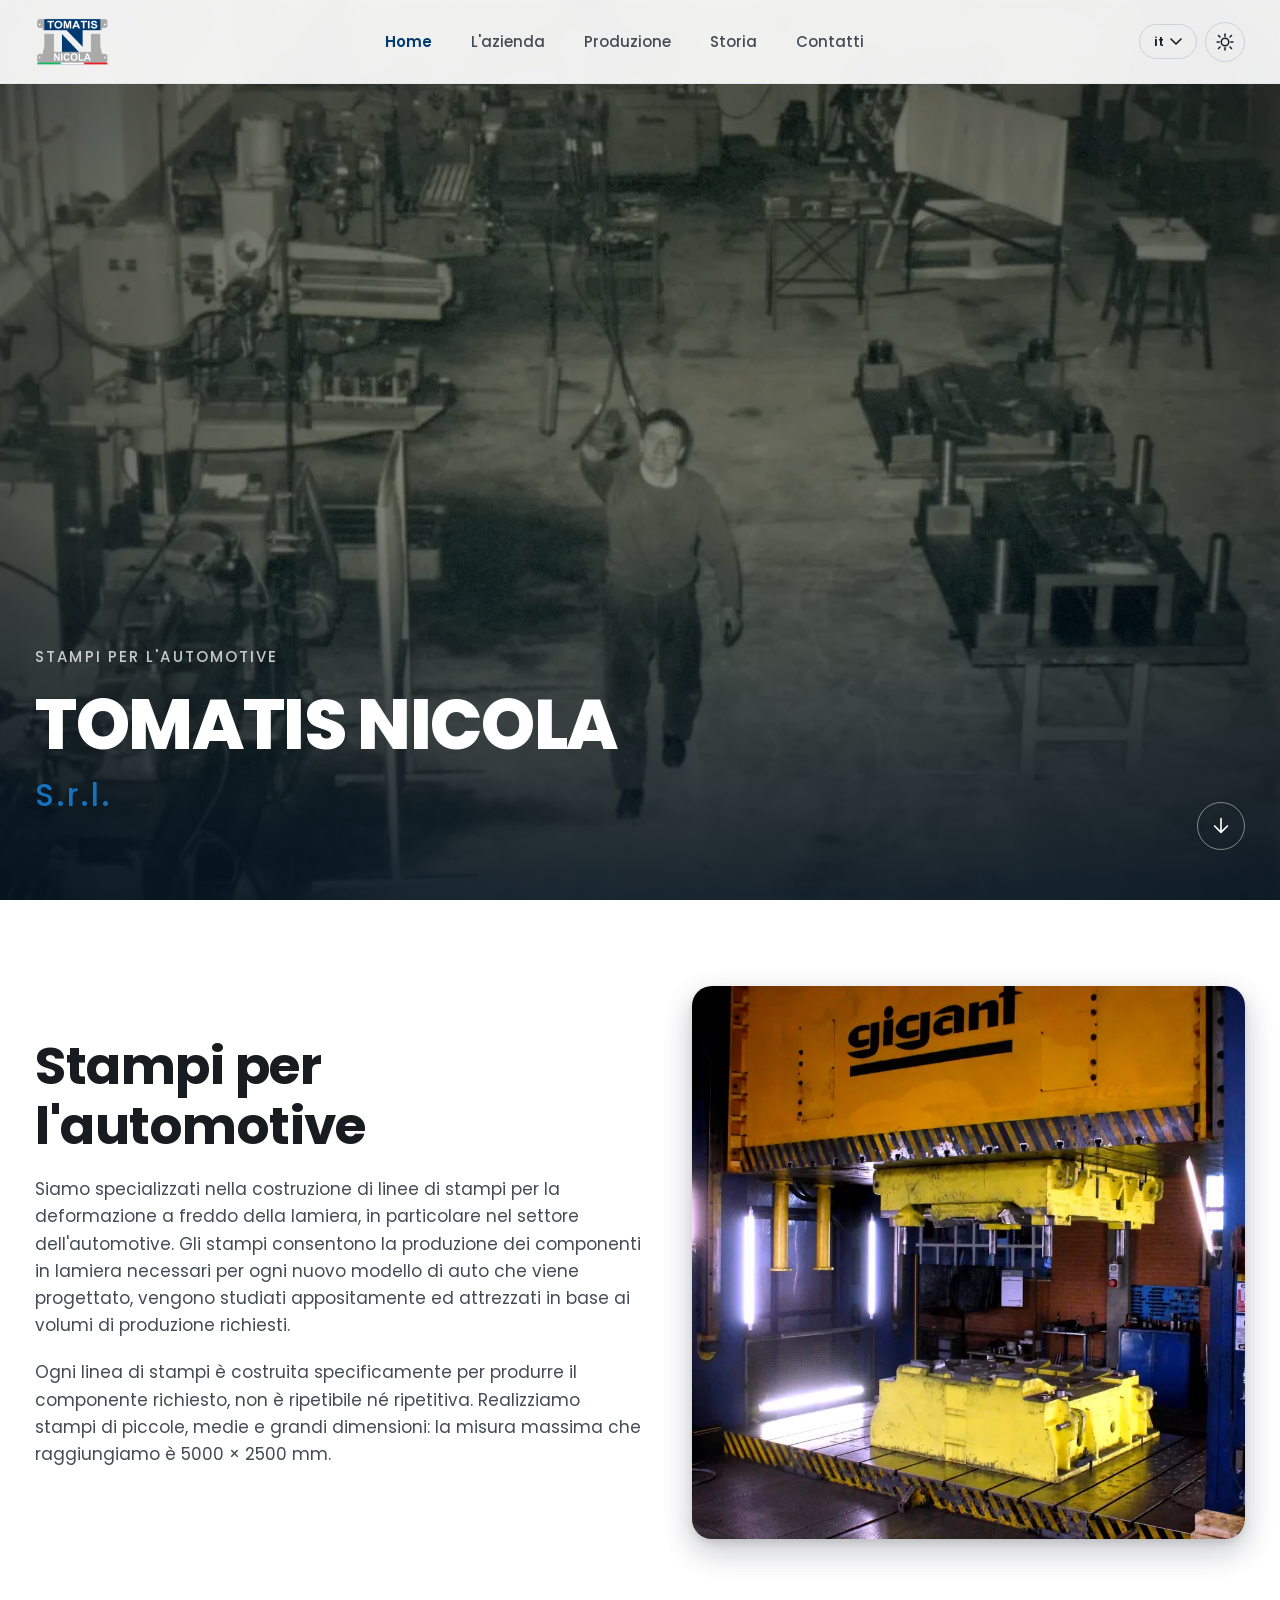
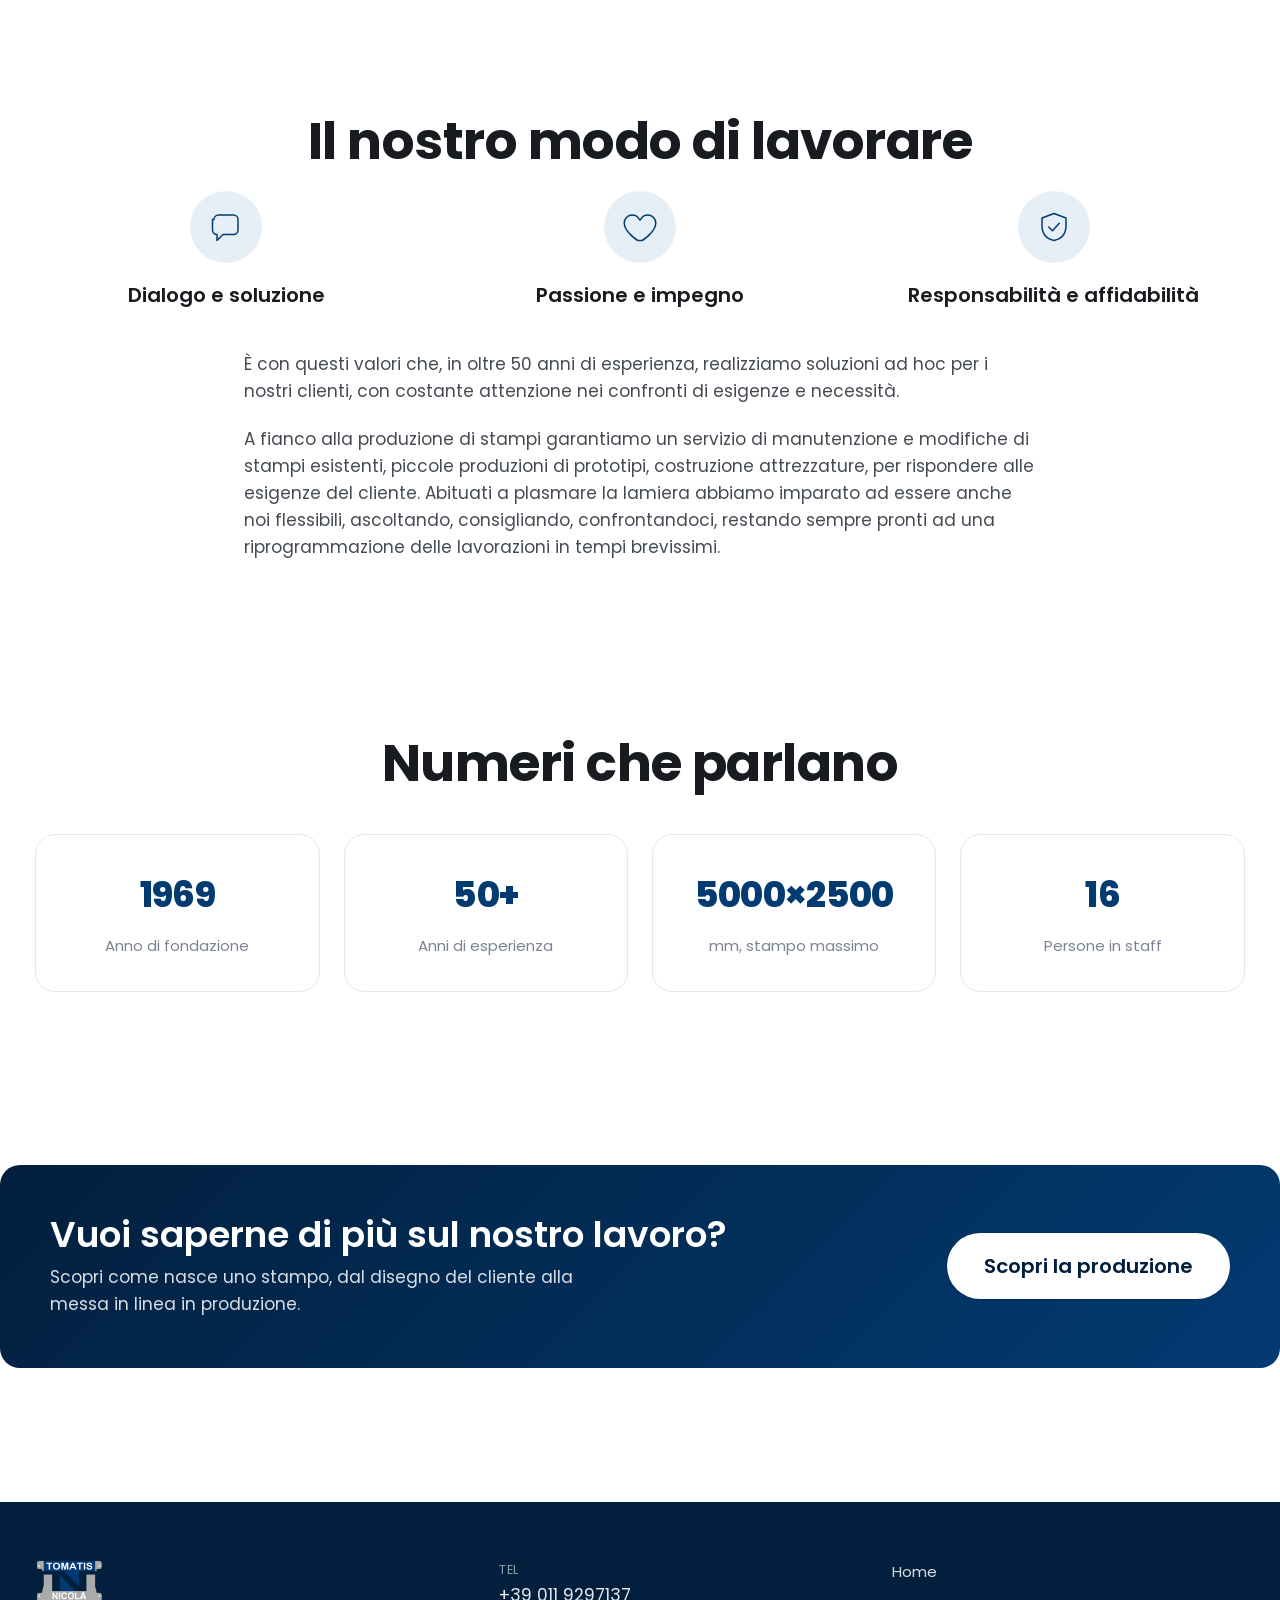
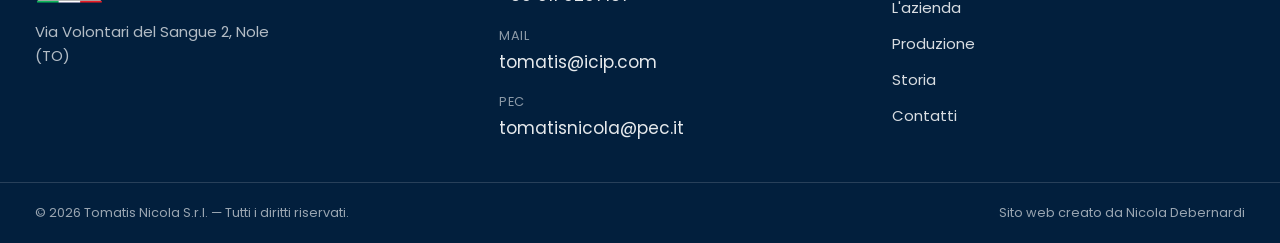
==== index.html @ fcb01775 "v2" ====
<!DOCTYPE html>
<html lang="it" data-page="index">
<head>
<meta charset="UTF-8">
<meta name="viewport" content="width=device-width, initial-scale=1.0">
<title>TOMATIS NICOLA — Tomatis Nicola S.r.l.</title>
<meta name="description" content="Tomatis Nicola S.r.l. — Costruzione stampi per la deformazione a freddo della lamiera nel settore automotive. Oltre 50 anni di esperienza a Nole (TO).">
<meta name="color-scheme" content="light dark">
<link rel="icon" type="image/png" href="./assets/img/favicon.png">

<!-- Hreflang per SEO multilingua -->
<link rel="alternate" hreflang="it" href="/index.html">
<link rel="alternate" hreflang="en" href="/en/index.html">
<link rel="alternate" hreflang="de" href="/de/index.html">
<link rel="alternate" hreflang="x-default" href="/index.html">

<!-- Open Graph -->
<meta property="og:title" content="TOMATIS NICOLA — Tomatis Nicola S.r.l.">
<meta property="og:description" content="Tomatis Nicola S.r.l. — Costruzione stampi per la deformazione a freddo della lamiera nel settore automotive. Oltre 50 anni di esperienza a Nole (TO).">
<meta property="og:type" content="website">
<meta property="og:locale" content="it_IT">

<link rel="preconnect" href="https://fonts.googleapis.com">
<link rel="preconnect" href="https://fonts.gstatic.com" crossorigin>
<link href="https://fonts.googleapis.com/css2?family=Poppins:ital,wght@0,300;0,400;0,500;0,600;0,700;0,800;1,400&display=swap" rel="stylesheet">

<link rel="stylesheet" href="./assets/css/main.css">

<!-- Applica subito la lingua salvata, reindirizzando se necessario, con la
     stessa logica/tempistica del tema chiaro/scuro: gira prima che la
     pagina venga dipinta, per evitare di mostrare per un istante la lingua
     sbagliata prima di un eventuale redirect. -->
<script>
  (function() {
    try {
      var savedLang = localStorage.getItem('tomatis-lang');
      var currentLang = document.documentElement.getAttribute('lang');
      if (savedLang && savedLang !== currentLang) {
        var redirectMap = {"it":"./index.html","en":"en/index.html","de":"de/index.html"};
        var target = redirectMap[savedLang];
        if (target) {
          window.location.replace(target);
        }
      }
    } catch (e) {}
  })();
</script>

<!-- Imposta subito il tema per evitare flash chiaro/scuro -->
<script>
  (function() {
    var saved = localStorage.getItem('tomatis-theme');
    var theme = saved || (window.matchMedia('(prefers-color-scheme: dark)').matches ? 'dark' : 'light');
    document.documentElement.setAttribute('data-theme', theme);
  })();
</script>

</head>
<body data-asset-path="./">
<header class="site-header" data-component="header">
  <div class="site-header__inner">
    <a href="./index.html" class="brand" aria-label="Tomatis Nicola S.r.l. — Home">
      <picture>
        <source srcset="./assets/img/logo.webp" type="image/webp">
        <img src="./assets/img/logo.png" alt="Tomatis Nicola S.r.l." class="brand__logo" width="160" height="64" />
      </picture>
    </a>

    <nav class="main-nav" aria-label="Lingua">
      <ul class="main-nav__list">
        <li class="main-nav__item">
          <a href="./index.html" class="main-nav__link is-active">Home</a>
        </li>
        <li class="main-nav__item main-nav__item--has-sub">
          <a href="./azienda.html" class="main-nav__link">L'azienda</a>
          <div class="main-nav__sub">
            <ul class="main-nav__sub-box">
              <li><a href="./azienda.html#macchinari">I nostri macchinari</a></li>
              <li><a href="./azienda.html#staff">Lo staff</a></li>
              <li><a href="./azienda.html#qualita">Qualità sicurezza e ambiente</a></li>
            </ul>
          </div>
        </li>
        <li class="main-nav__item main-nav__item--has-sub">
          <a href="./produzione.html" class="main-nav__link">Produzione</a>
          <div class="main-nav__sub">
            <ul class="main-nav__sub-box">
              <li><a href="./produzione.html#come-nasce">Come nasce uno stampo</a></li>
              <li><a href="./produzione.html#i-nostri-stampi">I nostri stampi</a></li>
              <li><a href="./produzione.html#altre-realizzazioni">Altre realizzazioni</a></li>
            </ul>
          </div>
        </li>
        <li class="main-nav__item">
          <a href="./storia.html" class="main-nav__link">Storia</a>
        </li>
        <li class="main-nav__item">
          <a href="./contatti.html" class="main-nav__link">Contatti</a>
        </li>
      </ul>
    </nav>

    <div class="site-header__controls">
      <div class="lang-switch" data-component="lang-switch">
        <button type="button" class="lang-switch__trigger" aria-haspopup="true" aria-expanded="false">
          <span class="lang-switch__current">it</span>
          <svg class="lang-switch__chevron" viewBox="0 0 12 8" width="12" height="8" aria-hidden="true"><path d="M1 1l5 5 5-5" stroke="currentColor" stroke-width="1.6" fill="none" stroke-linecap="round" stroke-linejoin="round"/></svg>
        </button>
        <ul class="lang-switch__menu" role="menu">
          <li role="none"><a role="menuitem" href="./index.html" data-lang-code="it" aria-current="true" class="is-current">IT</a></li>
          <li role="none"><a role="menuitem" href="en/index.html" data-lang-code="en">EN</a></li>
          <li role="none"><a role="menuitem" href="de/index.html" data-lang-code="de">DE</a></li>
        </ul>
      </div>

      <button type="button" class="theme-toggle" data-component="theme-toggle" aria-label="Cambia tema chiaro/scuro" aria-pressed="false">
        <svg class="theme-toggle__icon theme-toggle__icon--sun" viewBox="0 0 24 24" width="20" height="20" aria-hidden="true"><circle cx="12" cy="12" r="4.5" fill="none" stroke="currentColor" stroke-width="1.8"/><g stroke="currentColor" stroke-width="1.8" stroke-linecap="round"><path d="M12 2.5v2.5M12 19v2.5M4.2 4.2l1.8 1.8M18 18l1.8 1.8M2.5 12h2.5M19 12h2.5M4.2 19.8L6 18M18 6l1.8-1.8"/></g></svg>
        <svg class="theme-toggle__icon theme-toggle__icon--moon" viewBox="0 0 24 24" width="20" height="20" aria-hidden="true"><path d="M20 14.5A8.5 8.5 0 1 1 9.5 4a7 7 0 0 0 10.5 10.5z" fill="currentColor"/></svg>
      </button>

      <button type="button" class="mobile-menu-toggle" data-component="mobile-menu-toggle" aria-label="Apri il menu di navigazione" aria-expanded="false" aria-controls="mobile-nav">
        <span class="mobile-menu-toggle__bar"></span>
        <span class="mobile-menu-toggle__bar"></span>
        <span class="mobile-menu-toggle__bar"></span>
      </button>
    </div>
  </div>
</header>

<div class="mobile-nav" id="mobile-nav" data-component="mobile-nav" aria-hidden="true">
  <ul class="mobile-nav__list">
    <li><a href="./index.html" class="mobile-nav__link is-active">Home</a></li>
    <li class="mobile-nav__group">
      <a href="./azienda.html" class="mobile-nav__link">L'azienda</a>
      <ul class="mobile-nav__sub">
        <li><a href="./azienda.html#macchinari">I nostri macchinari</a></li>
        <li><a href="./azienda.html#staff">Lo staff</a></li>
        <li><a href="./azienda.html#qualita">Qualità sicurezza e ambiente</a></li>
      </ul>
    </li>
    <li class="mobile-nav__group">
      <a href="./produzione.html" class="mobile-nav__link">Produzione</a>
      <ul class="mobile-nav__sub">
        <li><a href="./produzione.html#come-nasce">Come nasce uno stampo</a></li>
        <li><a href="./produzione.html#i-nostri-stampi">I nostri stampi</a></li>
        <li><a href="./produzione.html#altre-realizzazioni">Altre realizzazioni</a></li>
      </ul>
    </li>
    <li><a href="./storia.html" class="mobile-nav__link">Storia</a></li>
    <li><a href="./contatti.html" class="mobile-nav__link">Contatti</a></li>
  </ul>
</div>


<main id="main-content">

  <section class="hero" data-component="hero">
    <div class="hero__media">
      <picture>
        <source srcset="./assets/img/hero/officina-hero.webp" type="image/webp">
        <img src="./assets/img/hero/officina-hero.jpg" alt="" class="hero__image" loading="eager" fetchpriority="high">
      </picture>
      <div class="hero__overlay"></div>
    </div>
    <div class="hero__content">
      <p class="hero__eyebrow">Stampi per l'automotive</p>
      <h1 class="hero__title">TOMATIS NICOLA <span class="hero__title-accent">S.r.l.</span></h1>
      <a href="#intro" class="hero__scroll" aria-label="Scroll">
        <svg viewBox="0 0 24 24" width="22" height="22" aria-hidden="true"><path d="M12 4v15M5 12l7 7 7-7" stroke="currentColor" stroke-width="1.8" fill="none" stroke-linecap="round" stroke-linejoin="round"/></svg>
      </a>
    </div>
  </section>

  <section class="section section--intro" id="intro">
    <div class="section__inner">
      <div class="intro-grid">
        <div class="intro-grid__text">
          <h2 class="section__title">Stampi per l'automotive</h2>
          <p>Siamo specializzati nella costruzione di linee di stampi per la deformazione a freddo della lamiera, in particolare nel settore dell'automotive. Gli stampi consentono la produzione dei componenti in lamiera necessari per ogni nuovo modello di auto che viene progettato, vengono studiati appositamente ed attrezzati in base ai volumi di produzione richiesti.</p>
          <p>Ogni linea di stampi è costruita specificamente per produrre il componente richiesto, non è ripetibile né ripetitiva. Realizziamo stampi di piccole, medie e grandi dimensioni: la misura massima che raggiungiamo è 5000 × 2500 mm.</p>
        </div>
        <div class="intro-grid__media">
          <picture>
            <source srcset="./assets/img/home/stampo-intro.webp" type="image/webp">
            <img src="./assets/img/home/stampo-intro.jpg" alt="" loading="lazy" width="640" height="480">
          </picture>
        </div>
      </div>
    </div>
  </section>

  <section class="section section--values">
    <div class="section__inner">
      <h2 class="section__title section__title--center">Il nostro modo di lavorare</h2>
      <ul class="values-grid">
        <li class="values-grid__item">
          <span class="values-grid__icon" aria-hidden="true">
            <svg viewBox="0 0 48 48" width="36" height="36"><path d="M8 14a6 6 0 0 1 6-6h20a6 6 0 0 1 6 6v14a6 6 0 0 1-6 6H20l-8 8v-8a6 6 0 0 1-6-6V14z" fill="none" stroke="currentColor" stroke-width="2" stroke-linejoin="round"/></svg>
          </span>
          <p>Dialogo e soluzione</p>
        </li>
        <li class="values-grid__item">
          <span class="values-grid__icon" aria-hidden="true">
            <svg viewBox="0 0 48 48" width="36" height="36"><path d="M24 42S6 30.8 6 18.6C6 12.2 11 8 16.8 8c3.6 0 6.8 1.9 8.6 4.8.9 1.4 1 2 1.6 2 .6 0 .7-.6 1.6-2C30.4 9.9 33.6 8 37.2 8 43 8 48 12.2 48 18.6 48 30.8 30 42 30 42z" transform="translate(-3)" fill="none" stroke="currentColor" stroke-width="2" stroke-linejoin="round"/></svg>
          </span>
          <p>Passione e impegno</p>
        </li>
        <li class="values-grid__item">
          <span class="values-grid__icon" aria-hidden="true">
            <svg viewBox="0 0 48 48" width="36" height="36"><path d="M24 6l16 6v10c0 12-7 18-16 20-9-2-16-8-16-20V12z" fill="none" stroke="currentColor" stroke-width="2" stroke-linejoin="round"/><path d="M17 24l5 5 9-10" fill="none" stroke="currentColor" stroke-width="2" stroke-linecap="round" stroke-linejoin="round"/></svg>
          </span>
          <p>Responsabilità e affidabilità</p>
        </li>
      </ul>
      <div class="section__text-block">
        <p>È con questi valori che, in oltre 50 anni di esperienza, realizziamo soluzioni ad hoc per i nostri clienti, con costante attenzione nei confronti di esigenze e necessità.</p>
        <p>A fianco alla produzione di stampi garantiamo un servizio di manutenzione e modifiche di stampi esistenti, piccole produzioni di prototipi, costruzione attrezzature, per rispondere alle esigenze del cliente. Abituati a plasmare la lamiera abbiamo imparato ad essere anche noi flessibili, ascoltando, consigliando, confrontandoci, restando sempre pronti ad una riprogrammazione delle lavorazioni in tempi brevissimi.</p>
      </div>
    </div>
  </section>

  <section class="section section--stats">
    <div class="section__inner">
      <h2 class="section__title section__title--center">Numeri che parlano</h2>
      <ul class="stats-grid">
        <li class="stats-grid__item"><span class="stats-grid__value" data-count>1969</span><span class="stats-grid__label">Anno di fondazione</span></li>
        <li class="stats-grid__item"><span class="stats-grid__value" data-count>50+</span><span class="stats-grid__label">Anni di esperienza</span></li>
        <li class="stats-grid__item"><span class="stats-grid__value">5000×2500</span><span class="stats-grid__label">mm, stampo massimo</span></li>
        <li class="stats-grid__item"><span class="stats-grid__value" data-count>16</span><span class="stats-grid__label">Persone in staff</span></li>
      </ul>
    </div>
  </section>

  <section class="section section--cta">
    <div class="section__inner cta-box">
      <div class="cta-box__text">
        <h2 class="cta-box__title">Vuoi saperne di più sul nostro lavoro?</h2>
        <p>Scopri come nasce uno stampo, dal disegno del cliente alla messa in linea in produzione.</p>
      </div>
      <a href="./produzione.html" class="btn btn--primary btn--large">Scopri la produzione</a>
    </div>
  </section>

</main>

<footer class="site-footer">
  <div class="site-footer__inner">
    <div class="site-footer__brand">
      <picture>
        <source srcset="./assets/img/logo.webp" type="image/webp">
        <img src="./assets/img/logo.png" alt="Tomatis Nicola S.r.l." class="site-footer__logo" width="140" height="56" />
      </picture>
      <p class="site-footer__address">Via Volontari del Sangue 2, Nole (TO)</p>
    </div>

    <div class="site-footer__contacts">
      <a href="tel:+390119297137" class="site-footer__contact-link">
        <span class="site-footer__contact-label">Tel</span>
        <span>+39 011 9297137</span>
      </a>
      <a href="mailto:tomatis@icip.com" class="site-footer__contact-link">
        <span class="site-footer__contact-label">Mail</span>
        <span>tomatis@icip.com</span>
      </a>
      <a href="mailto:tomatisnicola@pec.it" class="site-footer__contact-link">
        <span class="site-footer__contact-label">Pec</span>
        <span>tomatisnicola@pec.it</span>
      </a>
    </div>

    <nav class="site-footer__nav" aria-label="Tutti i diritti riservati">
      <a href="./index.html">Home</a>
      <a href="./azienda.html">L'azienda</a>
      <a href="./produzione.html">Produzione</a>
      <a href="./storia.html">Storia</a>
      <a href="./contatti.html">Contatti</a>
    </nav>
  </div>

  <div class="site-footer__bottom">
    <p>&copy; <span data-current-year>2026</span> Tomatis Nicola S.r.l. — Tutti i diritti riservati.</p>
    <p>Sito web creato da Nicola Debernardi</p>
  </div>
</footer>

<script src="./assets/js/main.js" defer></script>
</body>
</html>
---- assets/css/main.css ----
/* ==========================================================================
   Tomatis Nicola S.r.l. — main.css
   File generato automaticamente dal build. Non modificare direttamente:
   sorgenti in /src/styles/*.css
   ========================================================================== */

/* ==========================================================================
   TOKENS — design system Tomatis Nicola S.r.l.
   Palette derivata dal logo originale: blu istituzionale + grigio acciaio.
   Tutto il sistema gira su custom properties per supportare il dark mode
   con un semplice attributo data-theme sull'elemento <html>.
   ========================================================================== */

:root {
  /* --- Brand --- */
  --color-brand-blue-900: #021f3d;
  --color-brand-blue-800: #023b72;
  --color-brand-blue-700: #03497f;
  --color-brand-blue-600: #0a5a9c;
  --color-brand-blue-500: #1672bd;
  --color-brand-blue-100: #e6eef6;

  --color-accent-green: #1a9c5b;
  --color-accent-red: #c8313a;

  /* --- Neutrals --- */
  --color-gray-900: #181b1f;
  --color-gray-800: #2a2e34;
  --color-gray-700: #454b54;
  --color-gray-600: #5d6470;
  --color-gray-500: #7c8392;
  --color-gray-400: #a4abb6;
  --color-gray-300: #ccd1d8;
  --color-gray-200: #e4e7eb;
  --color-gray-100: #f2f4f6;
  --color-gray-50: #f9fafb;
  --color-white: #ffffff;

  /* --- Semantic (light theme defaults) --- */
  --bg-page: var(--color-white);
  --bg-surface: var(--color-gray-50);
  --bg-surface-raised: var(--color-white);
  --bg-surface-alt: var(--color-gray-100);
  --bg-header: rgba(255, 255, 255, 0.92);
  --bg-overlay: rgba(2, 17, 33, 0.55);

  --text-primary: var(--color-gray-900);
  --text-secondary: var(--color-gray-700);
  --text-muted: var(--color-gray-500);
  --text-on-brand: var(--color-white);
  --text-link: var(--color-brand-blue-700);
  --text-link-hover: var(--color-brand-blue-600);

  --border-subtle: var(--color-gray-200);
  --border-default: var(--color-gray-300);

  --brand-primary: var(--color-brand-blue-800);
  --brand-primary-hover: var(--color-brand-blue-700);
  --brand-primary-strong: var(--color-brand-blue-900);

  --shadow-sm: 0 1px 2px rgba(15, 23, 42, 0.06), 0 1px 1px rgba(15, 23, 42, 0.04);
  --shadow-md: 0 4px 12px rgba(15, 23, 42, 0.08), 0 2px 4px rgba(15, 23, 42, 0.04);
  --shadow-lg: 0 12px 32px rgba(15, 23, 42, 0.12), 0 4px 8px rgba(15, 23, 42, 0.05);
  --shadow-focus: 0 0 0 3px rgba(10, 90, 156, 0.35);

  /* --- Typography --- */
  --font-family-base: 'Poppins', -apple-system, BlinkMacSystemFont, 'Segoe UI', sans-serif;
  --font-weight-light: 300;
  --font-weight-regular: 400;
  --font-weight-medium: 500;
  --font-weight-semibold: 600;
  --font-weight-bold: 700;
  --font-weight-black: 800;

  /* Fluid type scale (clamp: min, preferred-vw, max) */
  --fs-xs: clamp(0.75rem, 0.72rem + 0.1vw, 0.8125rem);
  --fs-sm: clamp(0.875rem, 0.84rem + 0.15vw, 0.9375rem);
  --fs-base: clamp(1rem, 0.96rem + 0.18vw, 1.0625rem);
  --fs-md: clamp(1.125rem, 1.05rem + 0.3vw, 1.25rem);
  --fs-lg: clamp(1.375rem, 1.25rem + 0.5vw, 1.625rem);
  --fs-xl: clamp(1.75rem, 1.5rem + 1vw, 2.25rem);
  --fs-2xl: clamp(2.25rem, 1.8rem + 1.8vw, 3.25rem);
  --fs-3xl: clamp(2.75rem, 2.1rem + 2.8vw, 4.5rem);

  --line-height-tight: 1.15;
  --line-height-snug: 1.35;
  --line-height-normal: 1.6;

  /* --- Layout --- */
  --container-max: 1280px;
  --container-padding: clamp(1.25rem, 1rem + 1.5vw, 3rem);
  --header-height: 84px;
  --radius-sm: 6px;
  --radius-md: 12px;
  --radius-lg: 20px;
  --radius-full: 999px;

  /* --- Motion --- */
  --ease-standard: cubic-bezier(0.4, 0, 0.2, 1);
  --ease-emphasized: cubic-bezier(0.2, 0, 0, 1);
  --duration-fast: 150ms;
  --duration-base: 250ms;
  --duration-slow: 420ms;
}

/* ==========================================================================
   DARK THEME — palette invertita, stessa identità brand
   ========================================================================== */
:root[data-theme='dark'] {
  --bg-page: #0e1116;
  --bg-surface: #14181f;
  --bg-surface-raised: #1a1f28;
  --bg-surface-alt: #1f242e;
  --bg-header: rgba(14, 17, 22, 0.85);
  --bg-overlay: rgba(2, 10, 20, 0.65);

  --text-primary: #f2f4f6;
  --text-secondary: #c2c8d2;
  --text-muted: #8a909c;
  --text-on-brand: #ffffff;
  --text-link: #5b9fe0;
  --text-link-hover: #7ab2e8;

  --border-subtle: #262c36;
  --border-default: #313844;

  --brand-primary: #1672bd;
  --brand-primary-hover: #2e84cc;
  --brand-primary-strong: #0a5a9c;

  --shadow-sm: 0 1px 2px rgba(0, 0, 0, 0.4);
  --shadow-md: 0 4px 16px rgba(0, 0, 0, 0.45);
  --shadow-lg: 0 16px 40px rgba(0, 0, 0, 0.55);
  --shadow-focus: 0 0 0 3px rgba(91, 159, 224, 0.4);
}

/* Transizione fluida quando si cambia tema (ma non al primo load, vedi JS) */
.theme-transition,
.theme-transition * {
  transition: background-color var(--duration-base) var(--ease-standard),
              border-color var(--duration-base) var(--ease-standard),
              color var(--duration-base) var(--ease-standard),
              box-shadow var(--duration-base) var(--ease-standard) !important;
}

/* ==========================================================================
   RESET
   ========================================================================== */
*, *::before, *::after { box-sizing: border-box; }

html {
  scroll-behavior: smooth;
  -webkit-text-size-adjust: 100%;
}

@media (prefers-reduced-motion: reduce) {
  html { scroll-behavior: auto; }
  *, *::before, *::after {
    animation-duration: 0.01ms !important;
    animation-iteration-count: 1 !important;
    transition-duration: 0.01ms !important;
    scroll-behavior: auto !important;
  }
}

body {
  margin: 0;
  font-family: var(--font-family-base);
  font-size: var(--fs-base);
  font-weight: var(--font-weight-regular);
  line-height: var(--line-height-normal);
  color: var(--text-primary);
  background-color: var(--bg-page);
  -webkit-font-smoothing: antialiased;
  -moz-osx-font-smoothing: grayscale;
  overflow-x: hidden;
}

img, picture, svg, video {
  display: block;
  max-width: 100%;
  height: auto;
}

a {
  color: var(--text-link);
  text-decoration: none;
}
a:hover { color: var(--text-link-hover); }

ul, ol { margin: 0; padding: 0; list-style: none; }
h1, h2, h3, h4, h5, h6 { margin: 0; font-weight: var(--font-weight-semibold); line-height: var(--line-height-tight); }
p { margin: 0; }
button { font-family: inherit; cursor: pointer; }

:focus-visible {
  outline: none;
  box-shadow: var(--shadow-focus);
  border-radius: var(--radius-sm);
}

.visually-hidden {
  position: absolute !important;
  width: 1px; height: 1px;
  padding: 0; margin: -1px;
  overflow: hidden;
  clip: rect(0, 0, 0, 0);
  white-space: nowrap;
  border: 0;
}

/* Skip link per accessibilità da tastiera */
.skip-link {
  position: absolute;
  left: -9999px;
  top: 0;
  z-index: 999;
  background: var(--brand-primary);
  color: #fff;
  padding: 0.75rem 1.25rem;
  border-radius: 0 0 var(--radius-sm) 0;
}
.skip-link:focus {
  left: 0;
}


/* ==========================================================================
   LAYOUT — container, sezioni generiche, utility condivise
   ========================================================================== */

.section { padding: clamp(3.5rem, 3rem + 3vw, 7rem) 0; }
.section--alt { background-color: var(--bg-surface-alt); }

.section__inner {
  max-width: var(--container-max);
  margin: 0 auto;
  padding: 0 var(--container-padding);
}

.section__title {
  font-size: var(--fs-2xl);
  font-weight: var(--font-weight-bold);
  color: var(--text-primary);
  margin-bottom: 1.25rem;
  letter-spacing: -0.01em;
}
.section__title--center { text-align: center; }

.section__lead {
  font-size: var(--fs-md);
  color: var(--text-secondary);
  max-width: 56ch;
  margin-bottom: 2.5rem;
  line-height: var(--line-height-snug);
}
.section__lead--center { margin-inline: auto; text-align: center; }

.section__text-block {
  max-width: 72ch;
  margin: 2.5rem auto 0;
  display: flex;
  flex-direction: column;
  gap: 1.25rem;
  color: var(--text-secondary);
  font-size: var(--fs-base);
  line-height: var(--line-height-normal);
}

/* --- Buttons --- */
.btn {
  display: inline-flex;
  align-items: center;
  justify-content: center;
  gap: 0.5rem;
  font-weight: var(--font-weight-semibold);
  font-size: var(--fs-base);
  border-radius: var(--radius-full);
  border: 1.5px solid transparent;
  padding: 0.75rem 1.75rem;
  transition: transform var(--duration-fast) var(--ease-standard),
              background-color var(--duration-base) var(--ease-standard),
              border-color var(--duration-base) var(--ease-standard),
              box-shadow var(--duration-base) var(--ease-standard);
  white-space: nowrap;
}
.btn:active { transform: scale(0.97); }

.btn--primary {
  background-color: var(--brand-primary);
  color: #fff;
  box-shadow: var(--shadow-sm);
}
.btn--primary:hover {
  background-color: var(--brand-primary-hover);
  box-shadow: var(--shadow-md);
  color: #fff;
}

.btn--ghost {
  background-color: transparent;
  border-color: var(--border-default);
  color: var(--text-primary);
}
.btn--ghost:hover {
  border-color: var(--brand-primary);
  color: var(--brand-primary);
}

.btn--large { padding: 1rem 2.25rem; font-size: var(--fs-md); }

/* --- Page hero (sub-pages: azienda, produzione, storia, contatti) --- */
.page-hero {
  padding: clamp(7rem, 6rem + 4vw, 11rem) 0 clamp(3rem, 2.5rem + 2vw, 5rem);
  background: linear-gradient(165deg, var(--brand-primary-strong) 0%, var(--brand-primary) 60%, var(--color-brand-blue-600) 100%);
  color: #fff;
}
.page-hero__inner {
  max-width: var(--container-max);
  margin: 0 auto;
  padding: 0 var(--container-padding);
}
.page-hero__eyebrow {
  font-size: var(--fs-sm);
  text-transform: uppercase;
  letter-spacing: 0.12em;
  color: rgba(255, 255, 255, 0.7);
  font-weight: var(--font-weight-medium);
  margin-bottom: 0.75rem;
}
.page-hero__title {
  font-size: var(--fs-3xl);
  font-weight: var(--font-weight-black);
  letter-spacing: -0.015em;
  margin-bottom: 0.75rem;
}
.page-hero__subtitle {
  font-size: var(--fs-md);
  color: rgba(255, 255, 255, 0.85);
  max-width: 56ch;
  line-height: var(--line-height-snug);
}

/* --- Stats grid (home) --- */
.stats-grid {
  display: grid;
  grid-template-columns: repeat(auto-fit, minmax(150px, 1fr));
  gap: 1.5rem;
  margin-top: 2.5rem;
}
.stats-grid__item {
  text-align: center;
  padding: 2rem 1rem;
  background: var(--bg-surface-raised);
  border: 1px solid var(--border-subtle);
  border-radius: var(--radius-lg);
}
.stats-grid__value {
  display: block;
  font-size: clamp(1.5rem, 1.1rem + 1.4vw, 2.25rem);
  font-weight: var(--font-weight-black);
  color: var(--brand-primary);
  margin-bottom: 0.5rem;
  letter-spacing: -0.02em;
  overflow-wrap: break-word;
  word-break: break-word;
}
.stats-grid__label {
  font-size: var(--fs-sm);
  color: var(--text-muted);
}

/* --- Values grid (home) --- */
.values-grid {
  display: grid;
  grid-template-columns: repeat(auto-fit, minmax(220px, 1fr));
  gap: 2rem;
  margin-bottom: 1rem;
}
.values-grid__item {
  text-align: center;
  display: flex;
  flex-direction: column;
  align-items: center;
  gap: 1rem;
}
.values-grid__icon {
  display: inline-flex;
  align-items: center;
  justify-content: center;
  width: 72px; height: 72px;
  border-radius: var(--radius-full);
  background: var(--color-brand-blue-100);
  color: var(--brand-primary);
}
:root[data-theme='dark'] .values-grid__icon {
  background: rgba(22, 114, 189, 0.15);
}
.values-grid__item p {
  font-weight: var(--font-weight-semibold);
  font-size: var(--fs-md);
  color: var(--text-primary);
}

/* --- Intro grid (home) --- */
.intro-grid {
  display: grid;
  grid-template-columns: 1.1fr 1fr;
  gap: clamp(2rem, 1.5rem + 2vw, 4rem);
  align-items: center;
}
.intro-grid__text p {
  color: var(--text-secondary);
  margin-bottom: 1.25rem;
  line-height: var(--line-height-normal);
}
.intro-grid__media picture,
.intro-grid__media img {
  border-radius: var(--radius-lg);
  box-shadow: var(--shadow-lg);
}

@media (max-width: 860px) {
  .intro-grid { grid-template-columns: 1fr; }
  .intro-grid__media { order: -1; }
}

/* --- CTA box (home) --- */
.cta-box {
  display: flex;
  align-items: center;
  justify-content: space-between;
  gap: 2rem;
  flex-wrap: wrap;
  background: linear-gradient(135deg, var(--brand-primary-strong), var(--brand-primary));
  border-radius: var(--radius-lg);
  padding: clamp(2rem, 1.5rem + 2vw, 3.5rem);
  color: #fff;
}
.cta-box__title { font-size: var(--fs-xl); margin-bottom: 0.5rem; color: #fff; }
.cta-box__text p { color: rgba(255, 255, 255, 0.85); max-width: 48ch; }
.cta-box .btn--primary {
  background-color: #fff;
  color: var(--brand-primary-strong);
}
.cta-box .btn--primary:hover { background-color: var(--color-gray-100); }

/* --- Machinery grid (azienda) --- */
.machinery-grid {
  display: grid;
  grid-template-columns: repeat(auto-fit, minmax(260px, 1fr));
  gap: 1.75rem;
}
.machinery-card {
  background: var(--bg-surface-raised);
  border: 1px solid var(--border-subtle);
  border-radius: var(--radius-lg);
  overflow: hidden;
  transition: transform var(--duration-base) var(--ease-standard), box-shadow var(--duration-base) var(--ease-standard);
}
.machinery-card:hover {
  transform: translateY(-4px);
  box-shadow: var(--shadow-lg);
}
.machinery-card__media { aspect-ratio: 4/3; overflow: hidden; background: var(--bg-surface-alt); }
.machinery-card__media img { width: 100%; height: 100%; object-fit: cover; }
.machinery-card__title { font-size: var(--fs-md); padding: 1.25rem 1.25rem 0.5rem; color: var(--text-primary); }
.machinery-card__text { padding: 0 1.25rem 1.5rem; color: var(--text-secondary); font-size: var(--fs-sm); line-height: var(--line-height-normal); }

/* --- Staff list (azienda) --- */
.staff-list {
  display: grid;
  gap: 1px;
  background: var(--border-subtle);
  border-radius: var(--radius-md);
  overflow: hidden;
  border: 1px solid var(--border-subtle);
}
.staff-list__item {
  display: flex;
  justify-content: space-between;
  align-items: baseline;
  gap: 1rem;
  flex-wrap: wrap;
  padding: 1.1rem 1.5rem;
  background: var(--bg-surface-raised);
}
.staff-list__role { font-weight: var(--font-weight-semibold); color: var(--text-primary); }
.staff-list__names { color: var(--text-secondary); font-size: var(--fs-sm); }

/* --- ISO block (azienda) --- */
.iso-block {
  display: flex;
  align-items: center;
  gap: clamp(1.5rem, 1rem + 2vw, 3rem);
  flex-wrap: wrap;
}
.iso-block__badge {
  flex-shrink: 0;
  display: flex;
  flex-direction: column;
  align-items: center;
  gap: 0.5rem;
  padding: 2rem;
  border-radius: var(--radius-full);
  border: 2px solid var(--brand-primary);
  color: var(--brand-primary);
  width: 140px; height: 140px;
  justify-content: center;
}
.iso-block__badge span { font-size: var(--fs-xs); font-weight: var(--font-weight-semibold); text-align: center; }
.iso-block__text { flex: 1; min-width: 260px; }
.iso-block__text p { color: var(--text-secondary); margin-top: 0.75rem; line-height: var(--line-height-normal); }

/* --- Mould list (produzione) --- */
.mould-list {
  display: grid;
  grid-template-columns: repeat(auto-fit, minmax(240px, 1fr));
  gap: 1.5rem;
}
.mould-list__item {
  background: var(--bg-surface-raised);
  border: 1px solid var(--border-subtle);
  border-left: 4px solid var(--brand-primary);
  border-radius: var(--radius-md);
  padding: 1.5rem;
}
.mould-list__item h3 { font-size: var(--fs-md); margin-bottom: 0.5rem; color: var(--text-primary); }
.mould-list__item p { color: var(--text-secondary); font-size: var(--fs-sm); line-height: var(--line-height-normal); }

/* --- Other projects (produzione) --- */
.other-projects {
  display: flex;
  flex-direction: column;
  gap: 1rem;
}
.other-projects__item {
  padding: 1.25rem 1.5rem;
  background: var(--bg-surface-alt);
  border-radius: var(--radius-md);
}
.other-projects__item p { color: var(--text-secondary); line-height: var(--line-height-normal); }
.other-projects__item a { font-weight: var(--font-weight-semibold); }

/* --- Timeline (storia) --- */
.timeline {
  display: flex;
  flex-direction: column;
  gap: clamp(2.5rem, 2rem + 2vw, 4rem);
  position: relative;
}
.timeline::before {
  content: '';
  position: absolute;
  left: 50%;
  top: 0;
  bottom: 0;
  width: 2px;
  background: var(--border-default);
  transform: translateX(-50%);
}
.timeline__item {
  display: grid;
  grid-template-columns: 1fr auto 1fr;
  align-items: center;
  gap: clamp(1.5rem, 1rem + 2vw, 3rem);
  position: relative;
}
.timeline__item .timeline__media { grid-column: 1; }
.timeline__item .timeline__text { grid-column: 3; }
.timeline__item--reverse .timeline__media { grid-column: 3; }
.timeline__item--reverse .timeline__text { grid-column: 1; }
.timeline__marker {
  grid-column: 2;
  display: flex;
  align-items: center;
  justify-content: center;
  width: 88px; height: 88px;
  border-radius: var(--radius-full);
  background: var(--brand-primary);
  color: #fff;
  font-weight: var(--font-weight-bold);
  font-size: var(--fs-sm);
  position: relative;
  z-index: 1;
  box-shadow: var(--shadow-md);
  flex-shrink: 0;
}
.timeline__marker--highlight {
  background: var(--color-accent-green);
  width: 104px; height: 104px;
  font-size: var(--fs-base);
}
.timeline__media picture, .timeline__media img {
  border-radius: var(--radius-lg);
  box-shadow: var(--shadow-md);
  aspect-ratio: 4/3;
  object-fit: cover;
  width: 100%;
}
.timeline__text p { color: var(--text-secondary); line-height: var(--line-height-normal); }
.timeline__item--highlight .timeline__text p { font-weight: var(--font-weight-semibold); color: var(--text-primary); font-size: var(--fs-md); }

@media (max-width: 760px) {
  .timeline::before { left: 28px; }
  .timeline__item,
  .timeline__item--reverse {
    grid-template-columns: 56px 1fr;
    grid-template-areas: "marker media" "marker text";
  }
  .timeline__item .timeline__media,
  .timeline__item--reverse .timeline__media { grid-column: 2; grid-row: 1; grid-area: media; }
  .timeline__item .timeline__text,
  .timeline__item--reverse .timeline__text { grid-column: 2; grid-row: 2; grid-area: text; margin-top: 1rem; }
  .timeline__marker { grid-column: 1; grid-row: 1 / 3; grid-area: marker; width: 56px; height: 56px; font-size: var(--fs-xs); }
  .timeline__marker--highlight { width: 64px; height: 64px; }
}

/* --- Contacts page --- */
.contacts-grid {
  display: grid;
  grid-template-columns: 1fr 1.2fr;
  gap: clamp(2rem, 1.5rem + 2vw, 3.5rem);
  margin-bottom: 3rem;
}
.contacts-grid__cards {
  display: grid;
  gap: 1rem;
}
.contact-card {
  display: flex;
  align-items: center;
  gap: 1rem;
  padding: 1.25rem 1.5rem;
  background: var(--bg-surface-raised);
  border: 1px solid var(--border-subtle);
  border-radius: var(--radius-md);
  transition: border-color var(--duration-base) var(--ease-standard), transform var(--duration-fast) var(--ease-standard);
}
.contact-card:hover { border-color: var(--brand-primary); transform: translateX(2px); }
.contact-card__icon {
  flex-shrink: 0;
  display: flex;
  align-items: center;
  justify-content: center;
  width: 44px; height: 44px;
  border-radius: var(--radius-full);
  background: var(--color-brand-blue-100);
  color: var(--brand-primary);
}
:root[data-theme='dark'] .contact-card__icon { background: rgba(22, 114, 189, 0.15); }
.contact-card__label { display: block; font-size: var(--fs-xs); color: var(--text-muted); text-transform: uppercase; letter-spacing: 0.05em; }
.contact-card__value { display: block; font-weight: var(--font-weight-semibold); color: var(--text-primary); }
.map-embed { border-radius: var(--radius-lg); overflow: hidden; box-shadow: var(--shadow-md); }
.map-embed iframe { display: block; width: 100%; }

.contacts-form-note {
  text-align: center;
  color: var(--text-secondary);
  max-width: 60ch;
  margin: 0 auto 3rem;
  font-size: var(--fs-md);
}

.company-details { margin-bottom: 3rem; padding-top: 2rem; border-top: 1px solid var(--border-subtle); }
.company-details__list { display: flex; flex-wrap: wrap; gap: 0.75rem 2rem; color: var(--text-secondary); font-size: var(--fs-sm); }

.legal-block { padding-top: 2rem; border-top: 1px solid var(--border-subtle); }
.legal-block__title { font-size: var(--fs-base); font-weight: var(--font-weight-semibold); margin-bottom: 0.75rem; color: var(--text-primary); }
.legal-block__text { font-size: var(--fs-xs); color: var(--text-muted); line-height: var(--line-height-normal); }

@media (max-width: 860px) {
  .contacts-grid { grid-template-columns: 1fr; }
}


/* ==========================================================================
   HEADER & NAVIGATION
   ========================================================================== */

.site-header {
  position: fixed;
  top: 0; left: 0; right: 0;
  z-index: 100;
  height: var(--header-height);
  background: var(--bg-header);
  backdrop-filter: blur(12px) saturate(160%);
  -webkit-backdrop-filter: blur(12px) saturate(160%);
  border-bottom: 1px solid var(--border-subtle);
  transition: background-color var(--duration-base) var(--ease-standard),
              border-color var(--duration-base) var(--ease-standard),
              box-shadow var(--duration-base) var(--ease-standard);
}
.site-header.is-scrolled { box-shadow: var(--shadow-sm); }

.site-header__inner {
  height: 100%;
  max-width: var(--container-max);
  margin: 0 auto;
  padding: 0 var(--container-padding);
  display: flex;
  align-items: center;
  justify-content: space-between;
  gap: 1.5rem;
}

.brand { display: flex; align-items: center; flex-shrink: 0; }
.brand__logo { height: 48px; width: auto; }

/* --- Desktop nav --- */
.main-nav { display: none; }
@media (min-width: 980px) {
  .main-nav { display: flex; flex: 1; justify-content: center; }
}
.main-nav__list {
  display: flex;
  align-items: center;
  gap: 0.25rem;
}
.main-nav__item { position: relative; }
.main-nav__link {
  display: inline-flex;
  align-items: center;
  padding: 0.6rem 1.1rem;
  font-size: var(--fs-sm);
  font-weight: var(--font-weight-medium);
  color: var(--text-secondary);
  border-radius: var(--radius-full);
  transition: background-color var(--duration-fast) var(--ease-standard), color var(--duration-fast) var(--ease-standard);
}
.main-nav__link:hover { background: var(--bg-surface-alt); color: var(--text-primary); }
.main-nav__link.is-active { color: var(--brand-primary); font-weight: var(--font-weight-semibold); }

.main-nav__item--has-sub { padding-bottom: 0.5rem; margin-bottom: -0.5rem; }
.main-nav__sub {
  position: absolute;
  /* Nessun gap reale tra trigger e dropdown: l'area di hover deve essere
     continua, altrimenti basta un movimento del mouse non istantaneo per
     uscire dall'elemento :hover e far richiudere il menu a metà strada.
     Lo spacing visivo si ottiene con padding-top sul wrapper, non con un
     "top" più lontano dal trigger. */
  top: 100%;
  left: 50%;
  transform: translateX(-50%) translateY(-6px);
  min-width: 230px;
  padding-top: 0.5rem;
  opacity: 0;
  visibility: hidden;
  pointer-events: none;
  transition: opacity var(--duration-fast) var(--ease-standard), transform var(--duration-fast) var(--ease-standard), visibility var(--duration-fast);
}
.main-nav__sub-box {
  background: var(--bg-surface-raised);
  border: 1px solid var(--border-subtle);
  border-radius: var(--radius-md);
  box-shadow: var(--shadow-lg);
  padding: 0.5rem;
}
.main-nav__item--has-sub:hover .main-nav__sub,
.main-nav__item--has-sub:focus-within .main-nav__sub {
  opacity: 1;
  visibility: visible;
  pointer-events: auto;
  transform: translateX(-50%) translateY(0);
}
.main-nav__sub-box li a {
  display: block;
  padding: 0.6rem 0.85rem;
  font-size: var(--fs-sm);
  color: var(--text-secondary);
  border-radius: var(--radius-sm);
  white-space: nowrap;
}
.main-nav__sub li a:hover { background: var(--bg-surface-alt); color: var(--brand-primary); }

/* --- Header controls (lang switch, theme toggle, mobile burger) --- */
.site-header__controls {
  display: flex;
  align-items: center;
  gap: 0.5rem;
  flex-shrink: 0;
}

/* Lang switch */
.lang-switch { position: relative; }
.lang-switch__trigger {
  display: flex;
  align-items: center;
  gap: 0.35rem;
  background: none;
  border: 1px solid var(--border-default);
  border-radius: var(--radius-full);
  padding: 0.45rem 0.85rem;
  font-size: var(--fs-xs);
  font-weight: var(--font-weight-semibold);
  color: var(--text-primary);
  letter-spacing: 0.04em;
  transition: border-color var(--duration-fast) var(--ease-standard);
}
.lang-switch__trigger:hover { border-color: var(--brand-primary); }
.lang-switch__chevron { transition: transform var(--duration-fast) var(--ease-standard); }
.lang-switch.is-open .lang-switch__chevron { transform: rotate(180deg); }

.lang-switch__menu {
  position: absolute;
  top: calc(100% + 0.5rem);
  right: 0;
  min-width: 120px;
  background: var(--bg-surface-raised);
  border: 1px solid var(--border-subtle);
  border-radius: var(--radius-md);
  box-shadow: var(--shadow-lg);
  padding: 0.4rem;
  opacity: 0;
  visibility: hidden;
  transform: translateY(-6px);
  transition: opacity var(--duration-fast) var(--ease-standard), transform var(--duration-fast) var(--ease-standard), visibility var(--duration-fast);
}
.lang-switch.is-open .lang-switch__menu {
  opacity: 1;
  visibility: visible;
  transform: translateY(0);
}
.lang-switch__menu li a {
  display: block;
  padding: 0.5rem 0.75rem;
  font-size: var(--fs-sm);
  color: var(--text-secondary);
  border-radius: var(--radius-sm);
}
.lang-switch__menu li a:hover { background: var(--bg-surface-alt); color: var(--text-primary); }
.lang-switch__menu li a.is-current { color: var(--brand-primary); font-weight: var(--font-weight-semibold); }

/* Theme toggle */
.theme-toggle {
  display: flex;
  align-items: center;
  justify-content: center;
  width: 40px; height: 40px;
  border-radius: var(--radius-full);
  border: 1px solid var(--border-default);
  background: none;
  color: var(--text-primary);
  transition: border-color var(--duration-fast) var(--ease-standard), background-color var(--duration-fast) var(--ease-standard);
  position: relative;
  overflow: hidden;
}
.theme-toggle:hover { border-color: var(--brand-primary); background: var(--bg-surface-alt); }
.theme-toggle__icon {
  position: absolute;
  transition: opacity var(--duration-base) var(--ease-standard), transform var(--duration-base) var(--ease-standard);
}
.theme-toggle__icon--moon { opacity: 0; transform: scale(0.5) rotate(-40deg); }
:root[data-theme='dark'] .theme-toggle__icon--sun { opacity: 0; transform: scale(0.5) rotate(40deg); }
:root[data-theme='dark'] .theme-toggle__icon--moon { opacity: 1; transform: scale(1) rotate(0); }

/* Mobile burger */
.mobile-menu-toggle {
  display: flex;
  flex-direction: column;
  justify-content: center;
  gap: 5px;
  width: 40px; height: 40px;
  border: none;
  background: none;
  border-radius: var(--radius-sm);
}
@media (min-width: 980px) { .mobile-menu-toggle { display: none; } }
.mobile-menu-toggle__bar {
  width: 22px; height: 2px;
  background: var(--text-primary);
  border-radius: 2px;
  margin-inline: auto;
  transition: transform var(--duration-base) var(--ease-standard), opacity var(--duration-base) var(--ease-standard);
}
.mobile-menu-toggle[aria-expanded='true'] .mobile-menu-toggle__bar:nth-child(1) { transform: translateY(7px) rotate(45deg); }
.mobile-menu-toggle[aria-expanded='true'] .mobile-menu-toggle__bar:nth-child(2) { opacity: 0; }
.mobile-menu-toggle[aria-expanded='true'] .mobile-menu-toggle__bar:nth-child(3) { transform: translateY(-7px) rotate(-45deg); }

/* --- Mobile nav panel --- */
.mobile-nav {
  position: fixed;
  top: var(--header-height);
  left: 0; right: 0;
  bottom: 0;
  background: var(--bg-page);
  z-index: 99;
  overflow-y: auto;
  transform: translateY(-8px);
  opacity: 0;
  visibility: hidden;
  pointer-events: none;
  transition: opacity var(--duration-base) var(--ease-standard), transform var(--duration-base) var(--ease-standard), visibility var(--duration-base);
}
.mobile-nav.is-open {
  opacity: 1;
  transform: translateY(0);
  visibility: visible;
  pointer-events: auto;
}
@media (min-width: 980px) { .mobile-nav { display: none; } }

.mobile-nav__list { padding: 1.5rem var(--container-padding) 3rem; display: flex; flex-direction: column; }
.mobile-nav__link {
  display: block;
  padding: 1rem 0;
  font-size: var(--fs-md);
  font-weight: var(--font-weight-medium);
  color: var(--text-primary);
  border-bottom: 1px solid var(--border-subtle);
}
.mobile-nav__link.is-active { color: var(--brand-primary); }
.mobile-nav__group { border-bottom: 1px solid var(--border-subtle); }
.mobile-nav__group .mobile-nav__link { border-bottom: none; }
.mobile-nav__sub { padding: 0 0 1rem 1rem; display: flex; flex-direction: column; gap: 0.25rem; }
.mobile-nav__sub a { display: block; padding: 0.5rem 0; font-size: var(--fs-sm); color: var(--text-secondary); }

body.has-mobile-nav-open { overflow: hidden; }


/* ==========================================================================
   HERO — home page
   ========================================================================== */

.hero {
  position: relative;
  height: 100vh;
  min-height: 560px;
  max-height: 980px;
  display: flex;
  align-items: flex-end;
  overflow: hidden;
}

/* Schermi molto bassi (mobile in landscape): il min-height di 560px,
   pensato per il caso desktop, supererebbe l'altezza reale del viewport.
   Qui lo rilassiamo a 100vh puro così l'hero non sfora mai lo schermo. */
@media (max-height: 480px) {
  .hero { min-height: 100vh; }
}

/* Su mobile in orientamento RITRATTO lo schermo è molto più alto che
   largo: un hero a 100vh lascia l'immagine (object-fit: cover, sorgente
   panoramica) concentrata in una fascia centrale e un'enorme area di
   overlay vuoto sopra al testo. Qui riduciamo l'altezza a qualcosa di
   proporzionato al contenuto reale, mantenendo comunque un buon impatto
   visivo. Usiamo l'aspect-ratio del viewport (altezza > larghezza) invece
   del solo max-width, perché un telefono in landscape ha comunque una
   larghezza CSS ridotta ma deve restare con il comportamento 100vh. */
@media (max-width: 760px) and (max-aspect-ratio: 4/5) {
  .hero {
    height: auto;
    min-height: 0;
    max-height: none;
    aspect-ratio: 3 / 4;
  }
}
@media (max-width: 760px) and (max-aspect-ratio: 4/5) and (max-height: 700px) {
  /* Schermi mobile molto bassi in verticale (telefoni compatti): un
     aspect-ratio più stretto per non sprecare ulteriore spazio */
  .hero { aspect-ratio: 4 / 5; }
}

.hero__media {
  position: absolute;
  inset: 0;
  z-index: 0;
}
.hero__image {
  width: 100%;
  height: 100%;
  object-fit: cover;
  object-position: center 35%;
}
.hero__overlay {
  position: absolute;
  inset: 0;
  background: linear-gradient(
    180deg,
    rgba(2, 17, 33, 0.35) 0%,
    rgba(2, 17, 33, 0.45) 55%,
    rgba(2, 17, 33, 0.85) 100%
  );
}

.hero__content {
  position: relative;
  z-index: 1;
  width: 100%;
  max-width: var(--container-max);
  margin: 0 auto;
  padding: 0 var(--container-padding) clamp(3.5rem, 3rem + 3vw, 6rem);
  color: #fff;
}
.hero__eyebrow {
  font-size: var(--fs-sm);
  text-transform: uppercase;
  letter-spacing: 0.14em;
  color: rgba(255, 255, 255, 0.75);
  font-weight: var(--font-weight-medium);
  margin-bottom: 1rem;
}
.hero__title {
  font-size: var(--fs-3xl);
  font-weight: var(--font-weight-black);
  letter-spacing: -0.02em;
  line-height: var(--line-height-tight);
  max-width: 18ch;
}
.hero__title-accent { color: var(--color-brand-blue-500); display: block; font-weight: var(--font-weight-medium); font-size: 0.45em; letter-spacing: 0.08em; margin-top: 0.4em; }

.hero__scroll {
  position: absolute;
  right: var(--container-padding);
  bottom: clamp(2rem, 1.5rem + 2vw, 3.5rem);
  display: flex;
  align-items: center;
  justify-content: center;
  width: 48px; height: 48px;
  border: 1.5px solid rgba(255, 255, 255, 0.45);
  border-radius: var(--radius-full);
  color: #fff;
  animation: hero-scroll-bounce 2.2s ease-in-out infinite;
}
@keyframes hero-scroll-bounce {
  0%, 100% { transform: translateY(0); }
  50% { transform: translateY(6px); }
}
@media (prefers-reduced-motion: reduce) {
  .hero__scroll { animation: none; }
}


/* ==========================================================================
   PROCESS CAROUSEL — "Come nasce uno stampo" (produzione.html)
   Carousel vanilla, niente librerie esterne. Scroll-snap nativo + bottoni
   prev/next + dots, con drag/swipe gestito in JS per touch fluido.
   ========================================================================== */

.process-carousel {
  position: relative;
  margin-top: 1rem;
}

.process-carousel__viewport {
  overflow: hidden;
  border-radius: var(--radius-lg);
}

.process-carousel__track {
  display: flex;
  gap: 1.25rem;
  scroll-snap-type: x mandatory;
  overflow-x: auto;
  scroll-behavior: smooth;
  -webkit-overflow-scrolling: touch;
  padding: 0.25rem;
  scrollbar-width: none;
}
.process-carousel__track::-webkit-scrollbar { display: none; }

.process-carousel__slide {
  flex: 0 0 calc(33.333% - 0.84rem);
  scroll-snap-align: start;
  min-width: 240px;
}
@media (max-width: 980px) {
  .process-carousel__slide { flex: 0 0 calc(50% - 0.625rem); }
}
@media (max-width: 620px) {
  .process-carousel__slide { flex: 0 0 82%; }
}

.process-card {
  display: block;
  position: relative;
  width: 100%;
  border: none;
  background: var(--bg-surface-raised);
  border-radius: var(--radius-lg);
  overflow: hidden;
  text-align: left;
  box-shadow: var(--shadow-sm);
  transition: transform var(--duration-base) var(--ease-standard), box-shadow var(--duration-base) var(--ease-standard);
}
.process-card:hover { transform: translateY(-4px); box-shadow: var(--shadow-lg); }
.process-card picture, .process-card img {
  width: 100%;
  aspect-ratio: 4/3;
  object-fit: cover;
}
.process-card__number {
  position: absolute;
  top: 0.85rem;
  left: 0.85rem;
  display: inline-flex;
  align-items: center;
  justify-content: center;
  width: 36px; height: 36px;
  border-radius: var(--radius-full);
  background: rgba(2, 17, 33, 0.55);
  backdrop-filter: blur(4px);
  color: #fff;
  font-size: var(--fs-xs);
  font-weight: var(--font-weight-bold);
}
.process-card__title {
  display: block;
  padding: 1rem 1.1rem 1.2rem;
  font-weight: var(--font-weight-semibold);
  font-size: var(--fs-base);
  color: var(--text-primary);
}

.process-carousel__nav {
  position: absolute;
  top: 40%;
  transform: translateY(-50%);
  display: flex;
  align-items: center;
  justify-content: center;
  width: 44px; height: 44px;
  border-radius: var(--radius-full);
  background: var(--bg-surface-raised);
  border: 1px solid var(--border-subtle);
  box-shadow: var(--shadow-md);
  color: var(--text-primary);
  z-index: 2;
  transition: background-color var(--duration-fast) var(--ease-standard), opacity var(--duration-fast) var(--ease-standard);
}
.process-carousel__nav:hover { background: var(--bg-surface-alt); }
.process-carousel__nav:disabled { opacity: 0.35; pointer-events: none; }
.process-carousel__nav--prev { left: -14px; }
.process-carousel__nav--next { right: -14px; }
@media (max-width: 620px) {
  .process-carousel__nav { display: none; }
}

.process-carousel__dots {
  display: flex;
  justify-content: center;
  gap: 0.5rem;
  margin-top: 1.5rem;
}
.process-carousel__dots button {
  width: 8px; height: 8px;
  border-radius: var(--radius-full);
  border: none;
  background: var(--border-default);
  padding: 0;
  transition: background-color var(--duration-fast) var(--ease-standard), width var(--duration-base) var(--ease-standard);
}
.process-carousel__dots button.is-active {
  background: var(--brand-primary);
  width: 22px;
}

/* ==========================================================================
   PROCESS MODAL — lightbox di dettaglio per ogni fase
   ========================================================================== */

.process-modal {
  position: fixed;
  inset: 0;
  z-index: 200;
  display: flex;
  align-items: center;
  justify-content: center;
  padding: 1.5rem;
  visibility: hidden;
  opacity: 0;
  transition: opacity var(--duration-base) var(--ease-standard), visibility var(--duration-base);
}
.process-modal.is-open { visibility: visible; opacity: 1; }

.process-modal__backdrop {
  position: absolute;
  inset: 0;
  background: var(--bg-overlay);
  backdrop-filter: blur(4px);
}

.process-modal__dialog {
  position: relative;
  z-index: 1;
  display: grid;
  grid-template-columns: 1.1fr 1fr;
  max-width: 920px;
  width: 100%;
  max-height: 84vh;
  background: var(--bg-surface-raised);
  border-radius: var(--radius-lg);
  overflow: hidden;
  box-shadow: var(--shadow-lg);
  transform: scale(0.96) translateY(8px);
  transition: transform var(--duration-base) var(--ease-emphasized);
}
.process-modal.is-open .process-modal__dialog { transform: scale(1) translateY(0); }

.process-modal__media { background: var(--bg-surface-alt); overflow: hidden; }
.process-modal__media picture, .process-modal__media img { width: 100%; height: 100%; object-fit: cover; }

.process-modal__body {
  padding: clamp(1.75rem, 1.5rem + 1vw, 2.5rem);
  overflow-y: auto;
  overflow-x: hidden;
  display: flex;
  flex-direction: column;
}
.process-modal__number {
  font-size: var(--fs-sm);
  font-weight: var(--font-weight-bold);
  color: var(--brand-primary);
  letter-spacing: 0.05em;
  margin-bottom: 0.5rem;
}
.process-modal__title { font-size: var(--fs-lg); margin-bottom: 1rem; color: var(--text-primary); }
.process-modal__text { color: var(--text-secondary); line-height: var(--line-height-normal); flex: 1; }
.process-modal__nav { display: flex; gap: 0.75rem; margin-top: 1.75rem; }
.process-modal__nav .btn {
  flex: 1;
  min-width: 0;
  padding: 0.75rem 1rem;
  white-space: normal;
  text-align: center;
}

.process-modal__close {
  position: absolute;
  top: 1rem; right: 1rem;
  z-index: 2;
  display: flex;
  align-items: center;
  justify-content: center;
  width: 38px; height: 38px;
  border-radius: var(--radius-full);
  background: rgba(255, 255, 255, 0.9);
  color: var(--color-gray-900);
  border: none;
}
:root[data-theme='dark'] .process-modal__close { background: rgba(20, 24, 31, 0.9); color: #fff; }

@media (max-width: 760px) {
  .process-modal__dialog { grid-template-columns: 1fr; max-height: 90vh; }
  .process-modal__media { aspect-ratio: 16/9; }
  .process-modal__body { overflow-y: auto; }
}


/* ==========================================================================
   FOOTER
   ========================================================================== */

.site-footer {
  background: var(--brand-primary-strong);
  color: rgba(255, 255, 255, 0.85);
  margin-top: clamp(2rem, 1.5rem + 2vw, 3rem);
}

.site-footer__inner {
  max-width: var(--container-max);
  margin: 0 auto;
  padding: clamp(2.5rem, 2rem + 2vw, 4rem) var(--container-padding) 2.5rem;
  display: grid;
  grid-template-columns: 1.2fr 1fr 1fr;
  gap: 2.5rem;
}

.site-footer__brand .site-footer__logo {
  height: 44px;
  width: auto;
  margin-bottom: 1rem;
}
.site-footer__address { font-size: var(--fs-sm); color: rgba(255, 255, 255, 0.7); max-width: 28ch; }

.site-footer__contacts { display: flex; flex-direction: column; gap: 1rem; }
.site-footer__contact-link { display: flex; flex-direction: column; gap: 0.15rem; color: rgba(255, 255, 255, 0.9); }
.site-footer__contact-link:hover { color: #fff; }
.site-footer__contact-label { font-size: var(--fs-xs); text-transform: uppercase; letter-spacing: 0.06em; color: rgba(255, 255, 255, 0.55); }

.site-footer__nav { display: flex; flex-direction: column; gap: 0.75rem; }
.site-footer__nav a { color: rgba(255, 255, 255, 0.85); font-size: var(--fs-sm); }
.site-footer__nav a:hover { color: #fff; }

.site-footer__bottom {
  border-top: 1px solid rgba(255, 255, 255, 0.15);
  padding: 1.25rem var(--container-padding);
  display: flex;
  justify-content: space-between;
  flex-wrap: wrap;
  gap: 0.5rem;
  max-width: var(--container-max);
  margin: 0 auto;
  font-size: var(--fs-xs);
  color: rgba(255, 255, 255, 0.6);
}

@media (max-width: 760px) {
  .site-footer__inner { grid-template-columns: 1fr; gap: 2rem; }
  .site-footer__bottom { flex-direction: column; text-align: center; }
}


/* ==========================================================================
   FINE-TUNING — offset header, tipografia responsive, stati condivisi
   ========================================================================== */

main#main-content { display: block; }

/* La home ha l'hero a schermo intero che inizia da y=0, con l'header fixed
   sovrapposto in trasparenza/blur sopra di essa (vedi .site-header). Non è
   necessario nessun offset aggiuntivo: l'header "fluttua" sopra l'hero. */

/* Hairline divider riutilizzabile */
.divider {
  height: 1px;
  background: var(--border-subtle);
  margin: 0 var(--container-padding);
}

/* Stato di caricamento immagini: placeholder discreto mentre il browser
   carica, per evitare "salti" di impaginazione (CLS). Esclude i loghi e le
   icone (che hanno sfondo trasparente intenzionale, spesso con filtri CSS
   come invert/brightness applicati: un background-color qui li romperebbe
   visivamente). */
img:not(.brand__logo, .site-footer__logo) { background-color: var(--bg-surface-alt); }

/* Selezione testo coerente col brand */
::selection {
  background: var(--brand-primary);
  color: #fff;
}

/* Scrollbar (solo browser che supportano lo styling, degrada bene altrove) */
html { scrollbar-color: var(--border-default) transparent; }

/* Stampa: nascondi elementi puramente interattivi */
@media print {
  .site-header, .mobile-nav, .theme-toggle, .lang-switch,
  .process-carousel__nav, .process-carousel__dots, .hero__scroll {
    display: none !important;
  }
}


/* ==========================================================================
   SCROLL REVEAL — fade/slide-in leggero per card e sezioni
   Applicato via JS (IntersectionObserver), degrada bene senza JS
   perché lo stato iniziale è already visible by default (vedi .is-reveal-pending).
   ========================================================================== */

.is-reveal-pending {
  opacity: 0;
  transform: translateY(16px);
}
.is-revealed {
  opacity: 1;
  transform: translateY(0);
  transition: opacity var(--duration-slow) var(--ease-emphasized),
              transform var(--duration-slow) var(--ease-emphasized);
}

@media (prefers-reduced-motion: reduce) {
  .is-reveal-pending { opacity: 1; transform: none; }
}
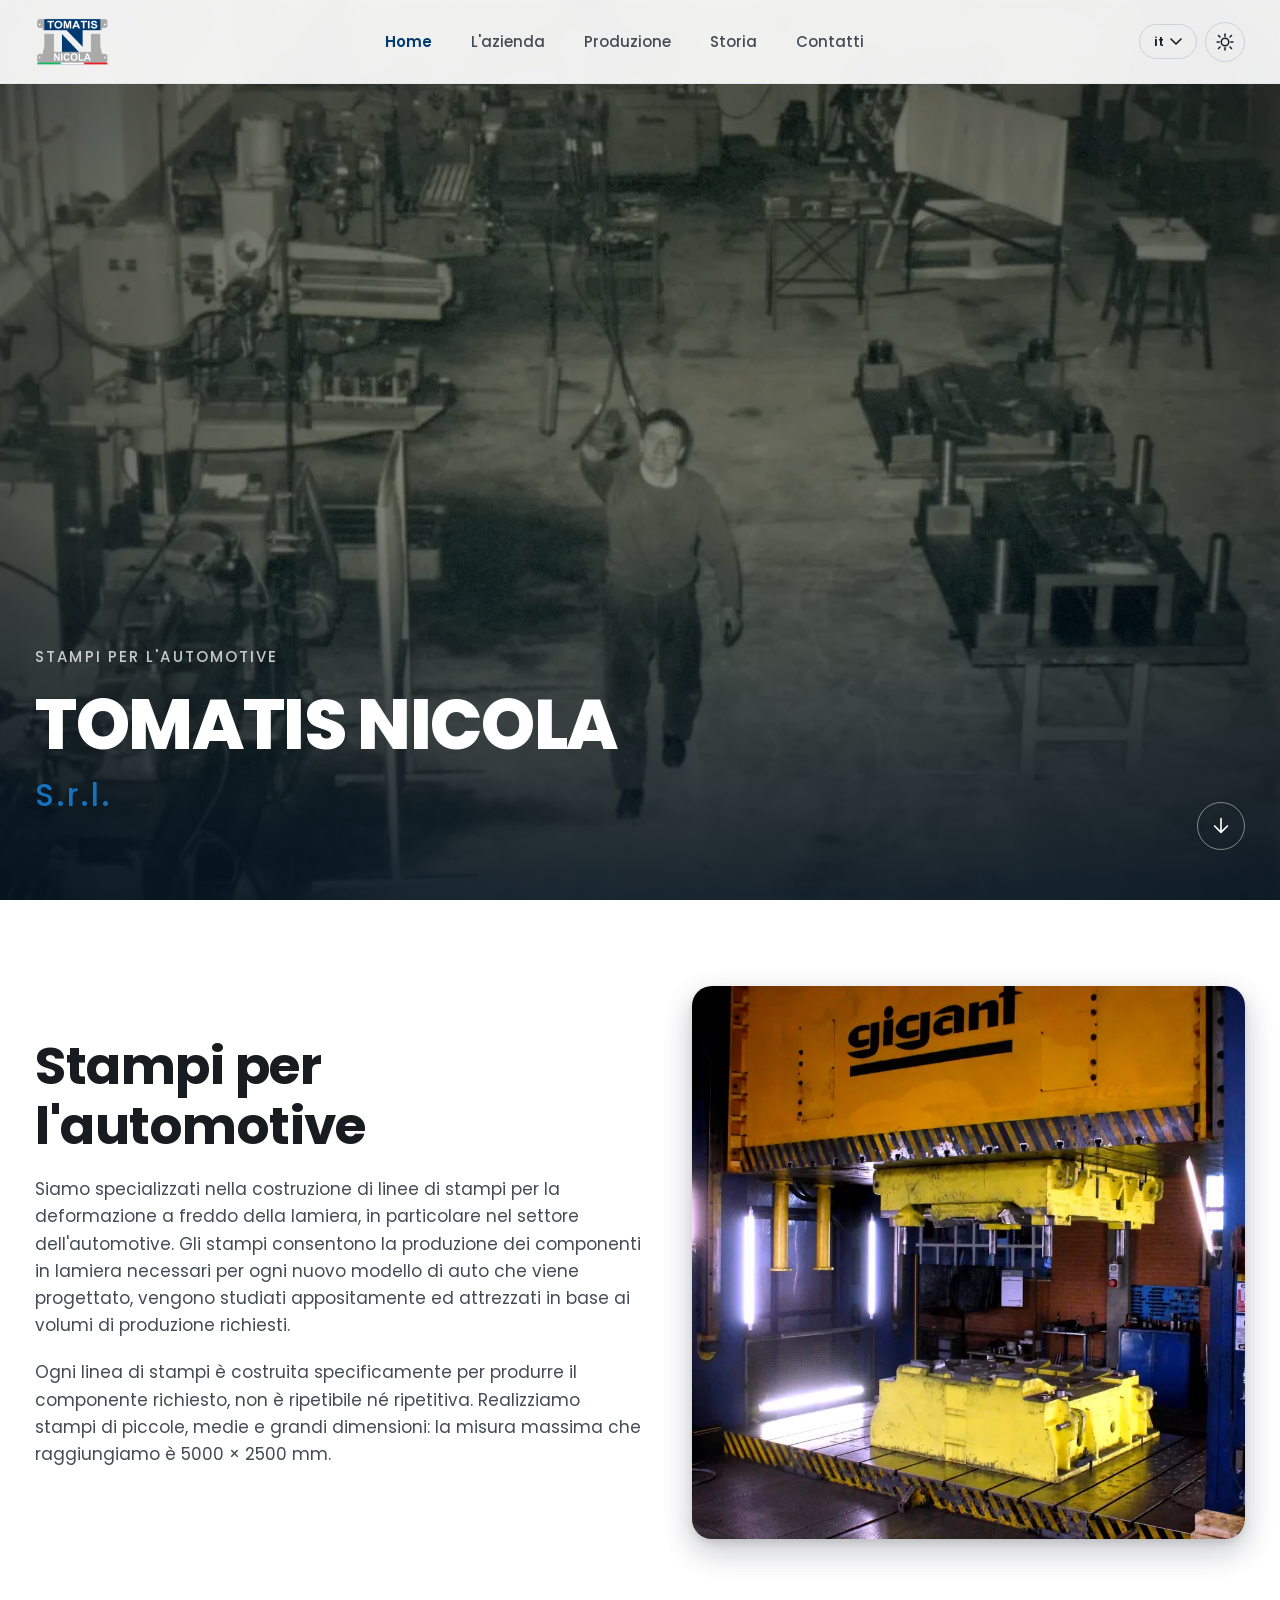
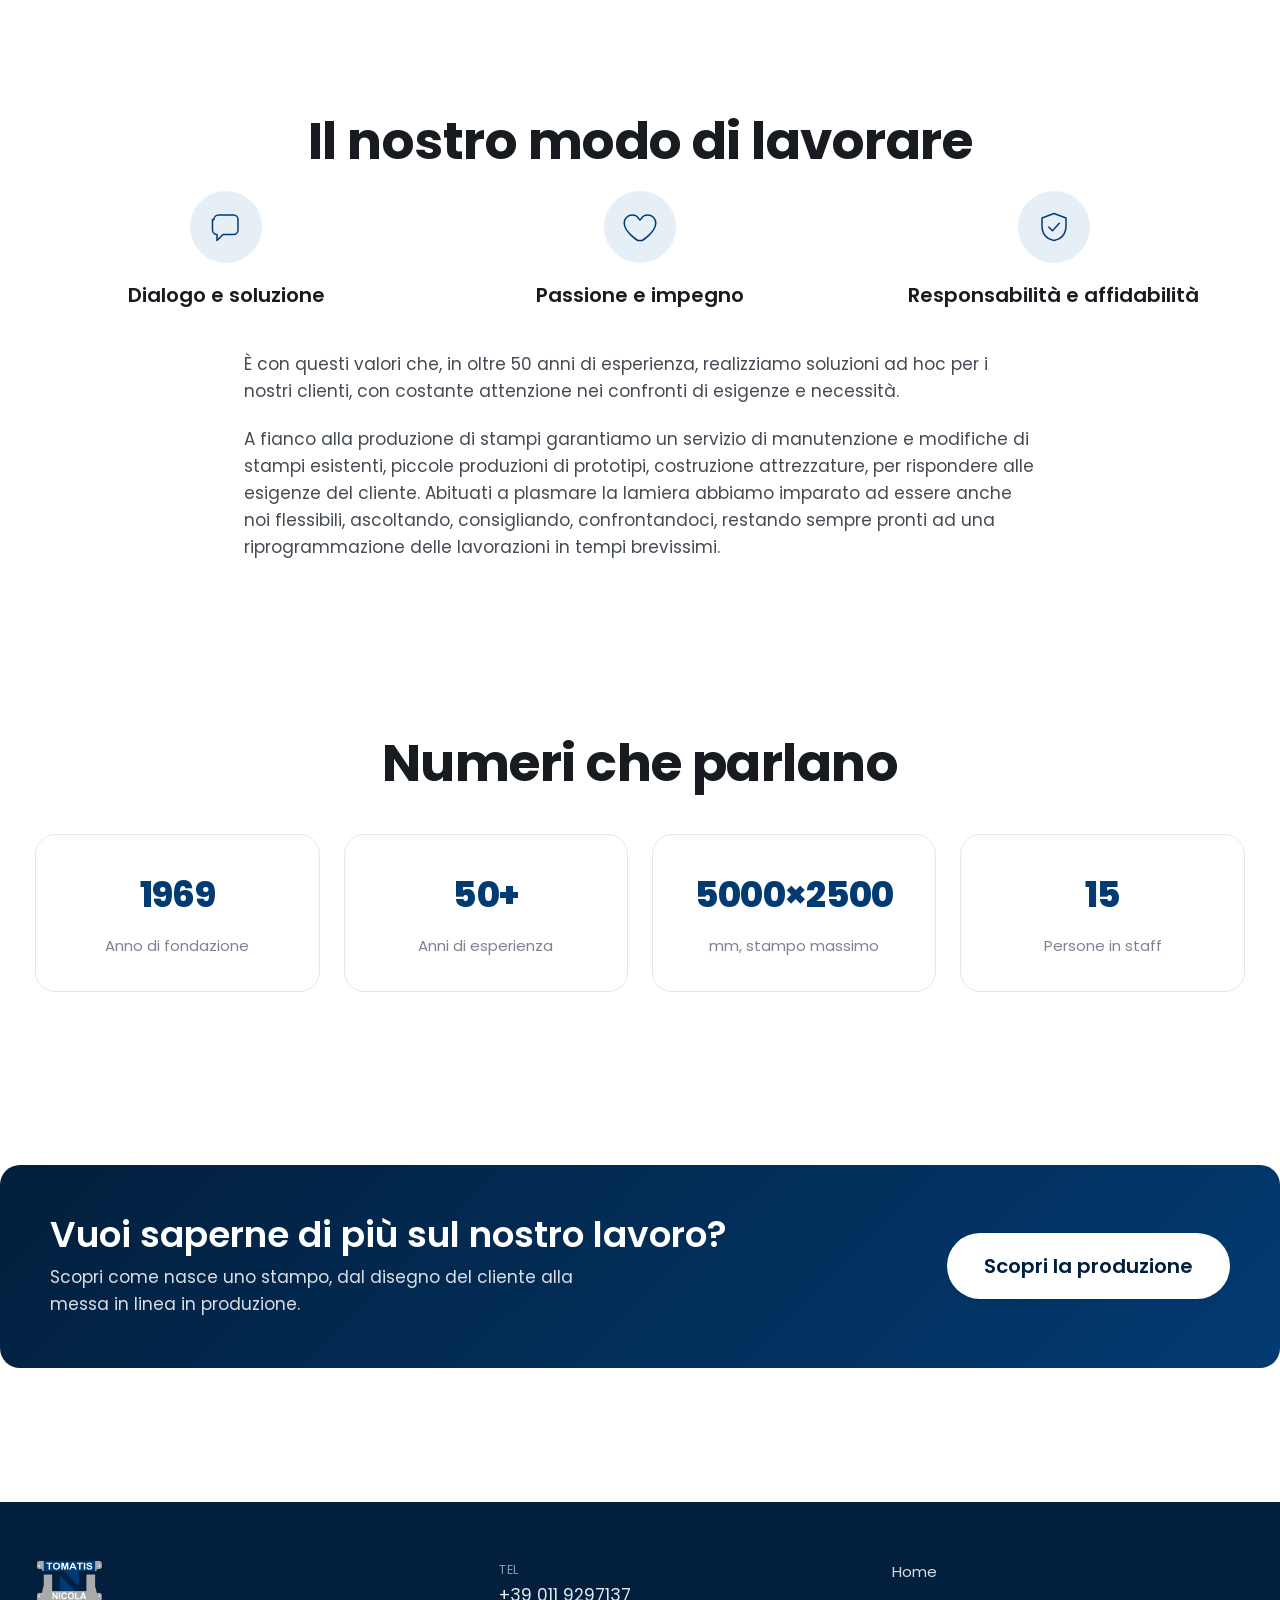
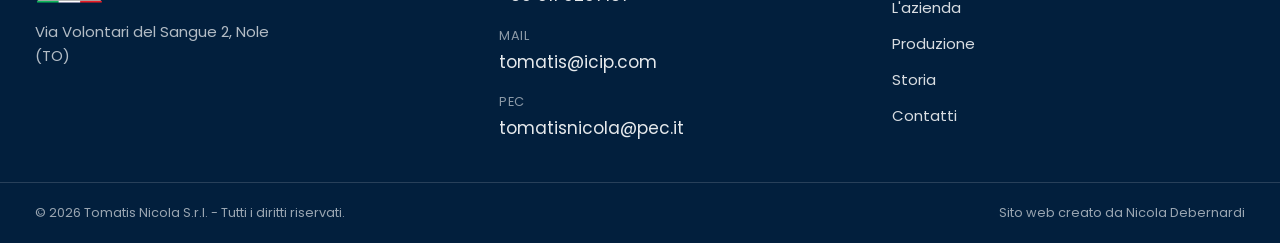
==== commit 22b727dc: "Aggiornamento link drive" ====
--- a/index.html
+++ b/index.html
@@ -3,8 +3,8 @@
 <head>
 <meta charset="UTF-8">
 <meta name="viewport" content="width=device-width, initial-scale=1.0">
-<title>TOMATIS NICOLA — Tomatis Nicola S.r.l.</title>
-<meta name="description" content="Tomatis Nicola S.r.l. — Costruzione stampi per la deformazione a freddo della lamiera nel settore automotive. Oltre 50 anni di esperienza a Nole (TO).">
+<title>TOMATIS NICOLA - Tomatis Nicola S.r.l.</title>
+<meta name="description" content="Tomatis Nicola S.r.l. - Costruzione stampi per la deformazione a freddo della lamiera nel settore automotive. Oltre 50 anni di esperienza a Nole (TO).">
 <meta name="color-scheme" content="light dark">
 <link rel="icon" type="image/png" href="./assets/img/favicon.png">
 
@@ -15,8 +15,8 @@
 <link rel="alternate" hreflang="x-default" href="/index.html">
 
 <!-- Open Graph -->
-<meta property="og:title" content="TOMATIS NICOLA — Tomatis Nicola S.r.l.">
-<meta property="og:description" content="Tomatis Nicola S.r.l. — Costruzione stampi per la deformazione a freddo della lamiera nel settore automotive. Oltre 50 anni di esperienza a Nole (TO).">
+<meta property="og:title" content="TOMATIS NICOLA - Tomatis Nicola S.r.l.">
+<meta property="og:description" content="Tomatis Nicola S.r.l. - Costruzione stampi per la deformazione a freddo della lamiera nel settore automotive. Oltre 50 anni di esperienza a Nole (TO).">
 <meta property="og:type" content="website">
 <meta property="og:locale" content="it_IT">
 
@@ -59,7 +59,7 @@
 <body data-asset-path="./">
 <header class="site-header" data-component="header">
   <div class="site-header__inner">
-    <a href="./index.html" class="brand" aria-label="Tomatis Nicola S.r.l. — Home">
+    <a href="./index.html" class="brand" aria-label="Tomatis Nicola S.r.l. - Home">
       <picture>
         <source srcset="./assets/img/logo.webp" type="image/webp">
         <img src="./assets/img/logo.png" alt="Tomatis Nicola S.r.l." class="brand__logo" width="160" height="64" />
@@ -226,7 +226,7 @@
         <li class="stats-grid__item"><span class="stats-grid__value" data-count>1969</span><span class="stats-grid__label">Anno di fondazione</span></li>
         <li class="stats-grid__item"><span class="stats-grid__value" data-count>50+</span><span class="stats-grid__label">Anni di esperienza</span></li>
         <li class="stats-grid__item"><span class="stats-grid__value">5000×2500</span><span class="stats-grid__label">mm, stampo massimo</span></li>
-        <li class="stats-grid__item"><span class="stats-grid__value" data-count>16</span><span class="stats-grid__label">Persone in staff</span></li>
+        <li class="stats-grid__item"><span class="stats-grid__value" data-count>15</span><span class="stats-grid__label">Persone in staff</span></li>
       </ul>
     </div>
   </section>
@@ -278,7 +278,7 @@
   </div>
 
   <div class="site-footer__bottom">
-    <p>&copy; <span data-current-year>2026</span> Tomatis Nicola S.r.l. — Tutti i diritti riservati.</p>
+    <p>&copy; <span data-current-year>2026</span> Tomatis Nicola S.r.l. - Tutti i diritti riservati.</p>
     <p>Sito web creato da Nicola Debernardi</p>
   </div>
 </footer>
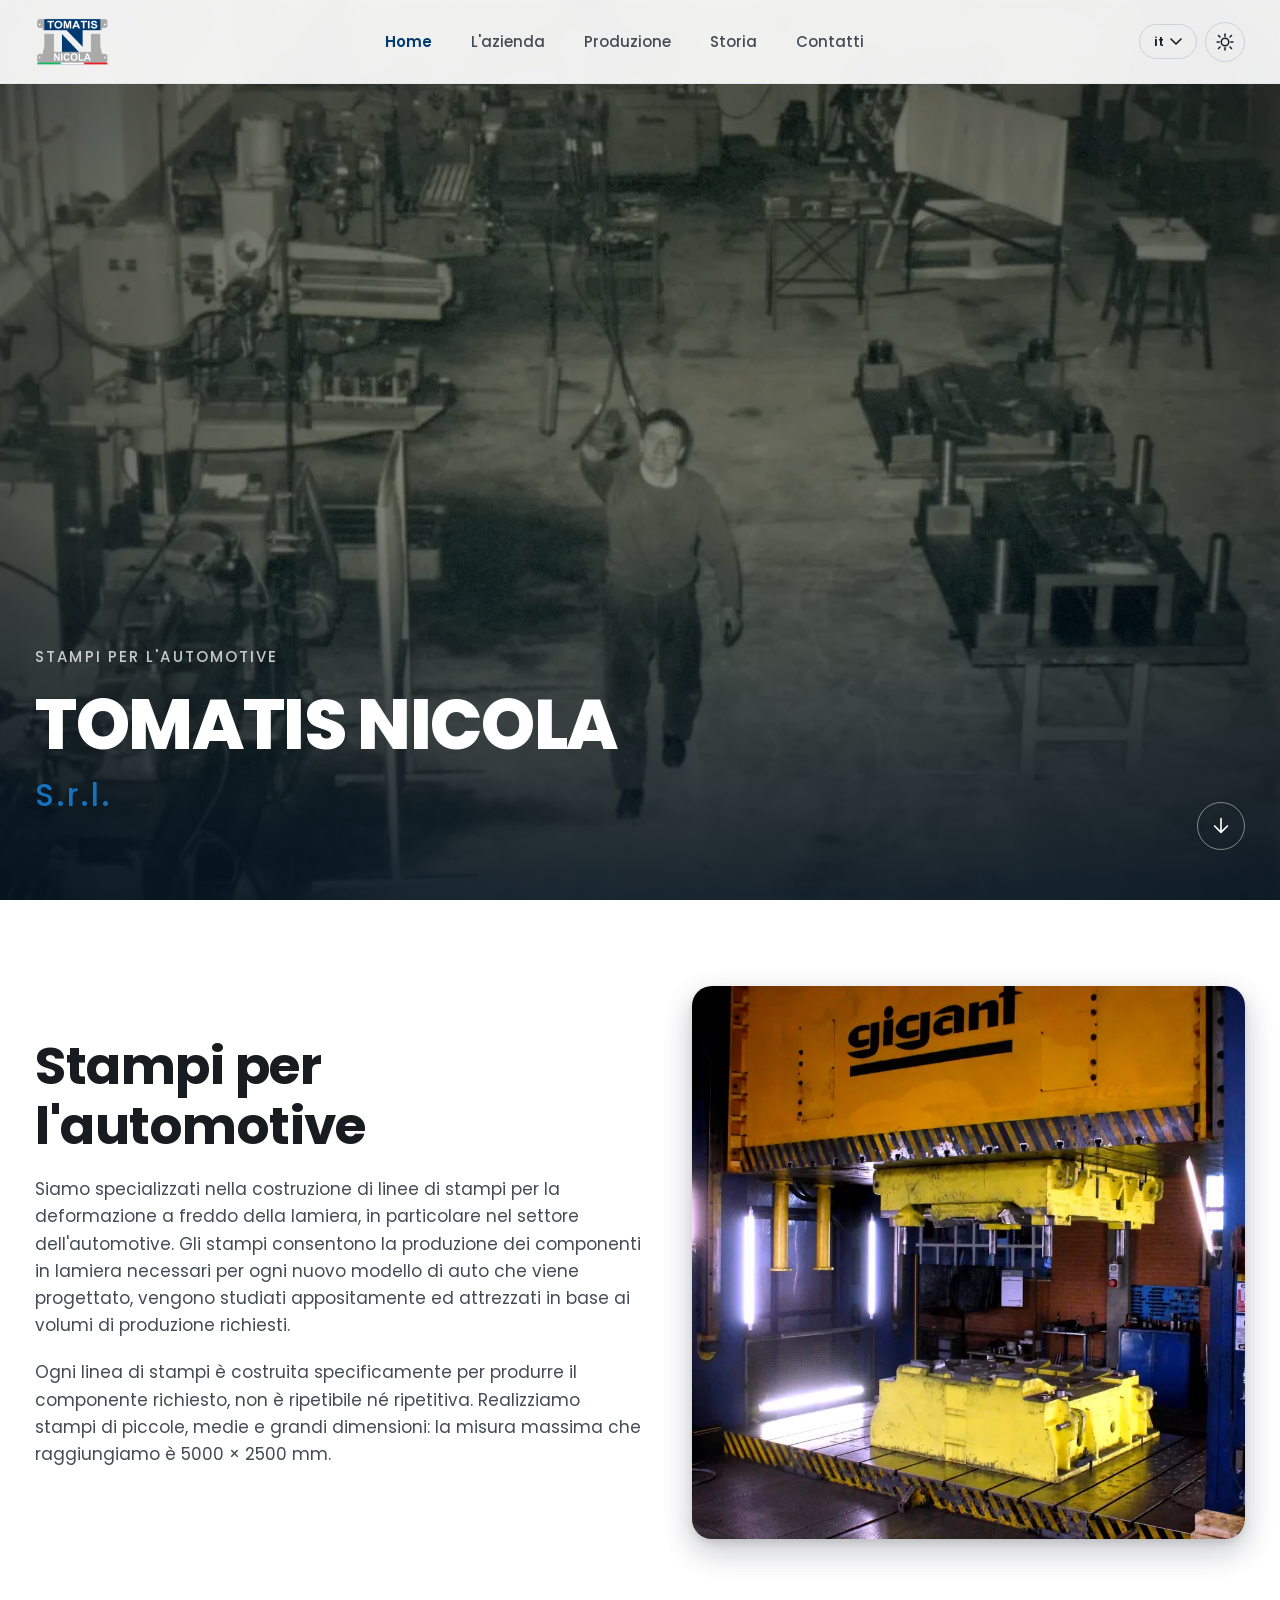
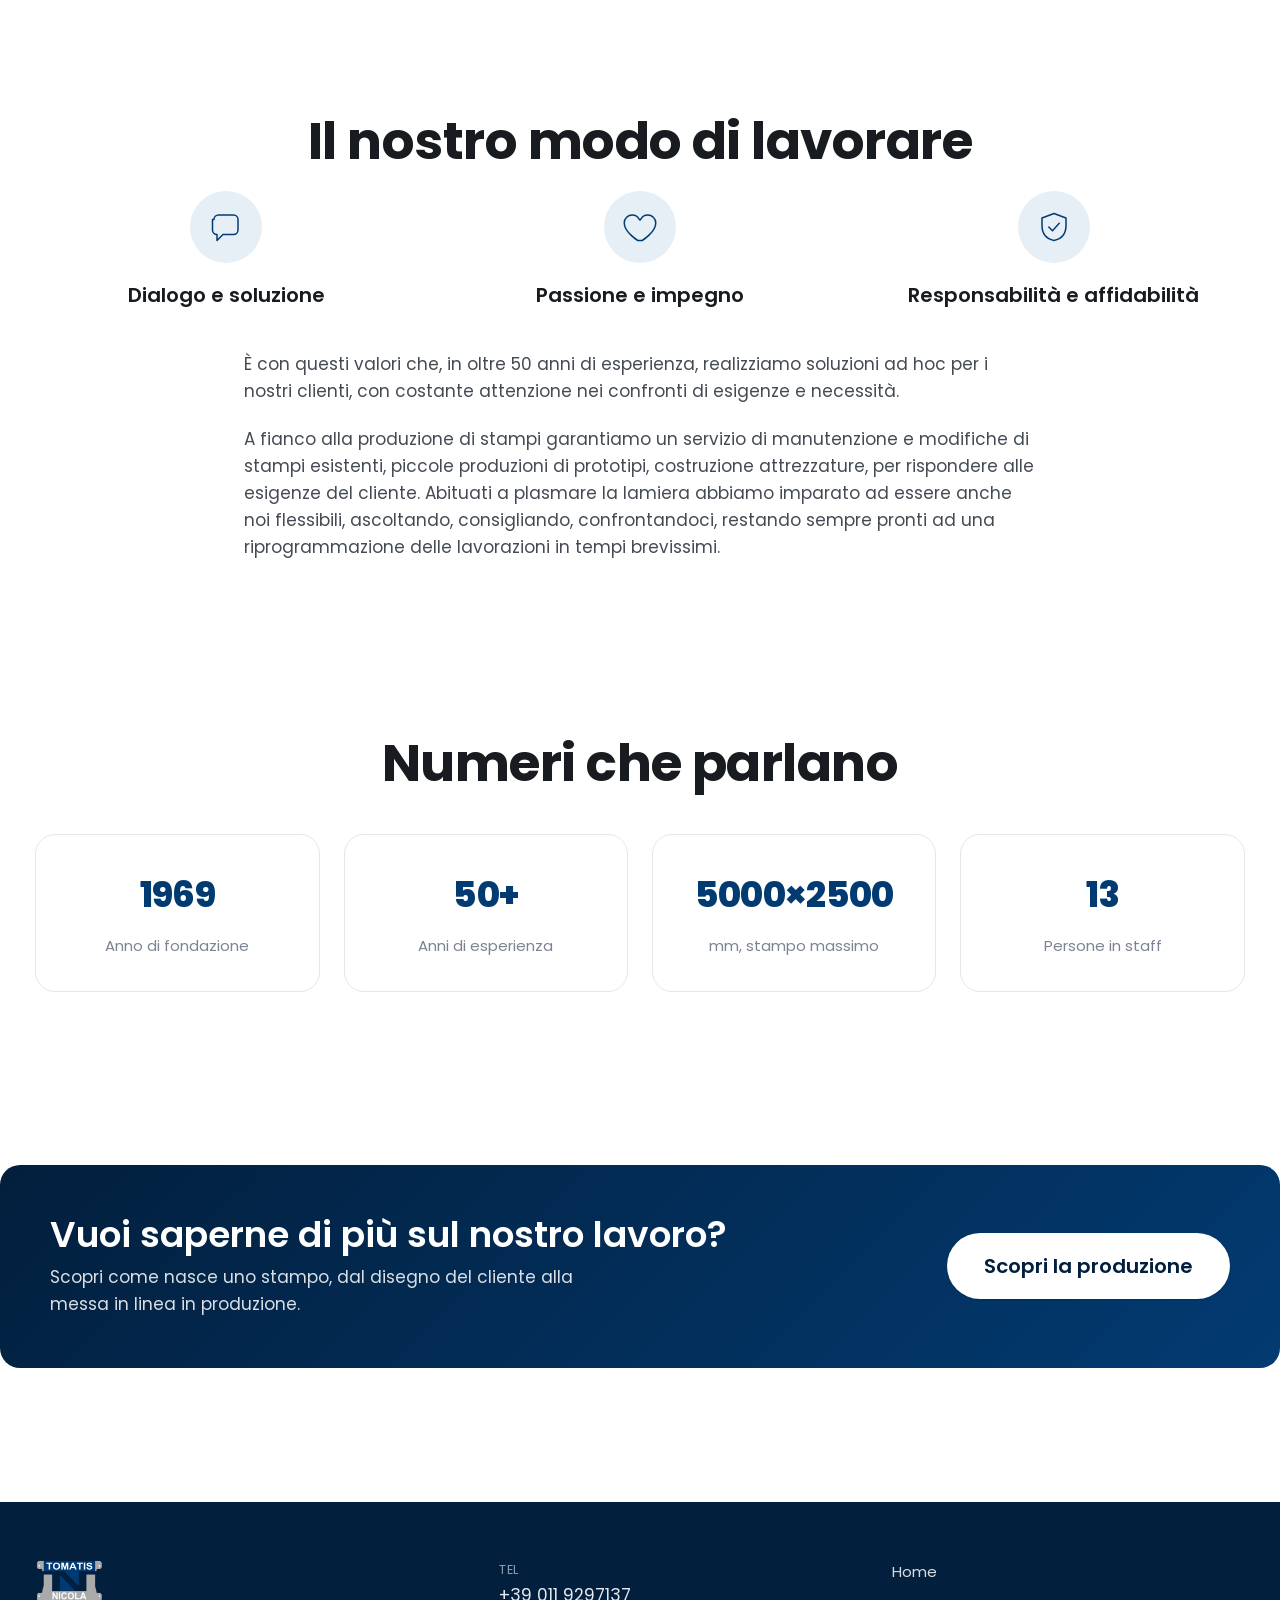
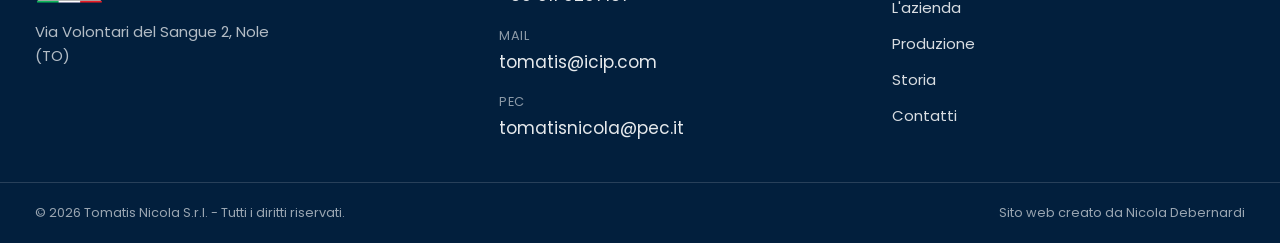
==== commit f498beda: "Storia Look a posto" ====
--- a/index.html
+++ b/index.html
@@ -226,7 +226,7 @@
         <li class="stats-grid__item"><span class="stats-grid__value" data-count>1969</span><span class="stats-grid__label">Anno di fondazione</span></li>
         <li class="stats-grid__item"><span class="stats-grid__value" data-count>50+</span><span class="stats-grid__label">Anni di esperienza</span></li>
         <li class="stats-grid__item"><span class="stats-grid__value">5000×2500</span><span class="stats-grid__label">mm, stampo massimo</span></li>
-        <li class="stats-grid__item"><span class="stats-grid__value" data-count>15</span><span class="stats-grid__label">Persone in staff</span></li>
+        <li class="stats-grid__item"><span class="stats-grid__value" data-count>13</span><span class="stats-grid__label">Persone in staff</span></li>
       </ul>
     </div>
   </section>
--- a/assets/css/main.css
+++ b/assets/css/main.css
@@ -549,6 +549,8 @@
   gap: clamp(2.5rem, 2rem + 2vw, 4rem);
   position: relative;
 }
+
+/* Linea verticale centrale che attraversa tutta la timeline */
 .timeline::before {
   content: '';
   position: absolute;
@@ -559,19 +561,43 @@
   background: var(--border-default);
   transform: translateX(-50%);
 }
+
+/* Ogni item è un flex container verticale:
+   riga 1 → marker (anno) centrato come divisore
+   riga 2 → immagine e testo affiancati sulla stessa riga */
 .timeline__item {
-  display: grid;
-  grid-template-columns: 1fr auto 1fr;
-  align-items: center;
+  display: flex;
+  flex-direction: column;
+  align-items: center;
+  gap: 1.5rem;
+  position: relative;
+}
+
+/* Riga 2: contenitore affiancato immagine + testo — flex per permettere
+   inversione tramite order senza dover duplicare le regole di colonna */
+.timeline__item .timeline__row {
+  display: flex;
   gap: clamp(1.5rem, 1rem + 2vw, 3rem);
-  position: relative;
-}
-.timeline__item .timeline__media { grid-column: 1; }
-.timeline__item .timeline__text { grid-column: 3; }
-.timeline__item--reverse .timeline__media { grid-column: 3; }
-.timeline__item--reverse .timeline__text { grid-column: 1; }
+  align-items: center;
+  width: 100%;
+}
+
+/* Ciascun elemento occupa metà della riga */
+.timeline__item .timeline__row > * {
+  flex: 1 1 0;
+  min-width: 0;
+}
+
+/* Normale: foto a sinistra (order 1), testo a destra (order 2) */
+.timeline__item .timeline__media { order: 1; }
+.timeline__item .timeline__text  { order: 2; }
+
+/* Reverse: testo a sinistra (order 1), foto a destra (order 2) */
+.timeline__item--reverse .timeline__media { order: 2; }
+.timeline__item--reverse .timeline__text  { order: 1; }
+
+/* Marker (pallino anno) — sempre centrato sopra la coppia */
 .timeline__marker {
-  grid-column: 2;
   display: flex;
   align-items: center;
   justify-content: center;
@@ -591,6 +617,7 @@
   width: 104px; height: 104px;
   font-size: var(--fs-base);
 }
+
 .timeline__media picture, .timeline__media img {
   border-radius: var(--radius-lg);
   box-shadow: var(--shadow-md);
@@ -601,19 +628,36 @@
 .timeline__text p { color: var(--text-secondary); line-height: var(--line-height-normal); }
 .timeline__item--highlight .timeline__text p { font-weight: var(--font-weight-semibold); color: var(--text-primary); font-size: var(--fs-md); }
 
+/* Mobile: layout verticale, marker piccolo a sinistra con linea laterale */
 @media (max-width: 760px) {
   .timeline::before { left: 28px; }
-  .timeline__item,
-  .timeline__item--reverse {
-    grid-template-columns: 56px 1fr;
-    grid-template-areas: "marker media" "marker text";
+
+  .timeline__item {
+    flex-direction: row;
+    flex-wrap: wrap;
+    align-items: flex-start;
+    gap: 1rem;
   }
+
+  .timeline__marker {
+    width: 56px; height: 56px;
+    font-size: var(--fs-xs);
+    flex-shrink: 0;
+  }
+  .timeline__marker--highlight { width: 64px; height: 64px; }
+
+  /* Su mobile la riga affiancata diventa verticale (foto poi testo) */
+  .timeline__item .timeline__row {
+    flex: 1;
+    grid-template-columns: 1fr;
+    gap: 1rem;
+  }
+
+  /* Su mobile l'ordine torna sempre foto sopra, testo sotto */
   .timeline__item .timeline__media,
-  .timeline__item--reverse .timeline__media { grid-column: 2; grid-row: 1; grid-area: media; }
+  .timeline__item--reverse .timeline__media { order: 1; }
   .timeline__item .timeline__text,
-  .timeline__item--reverse .timeline__text { grid-column: 2; grid-row: 2; grid-area: text; margin-top: 1rem; }
-  .timeline__marker { grid-column: 1; grid-row: 1 / 3; grid-area: marker; width: 56px; height: 56px; font-size: var(--fs-xs); }
-  .timeline__marker--highlight { width: 64px; height: 64px; }
+  .timeline__item--reverse .timeline__text  { order: 2; }
 }
 
 /* --- Contacts page --- */
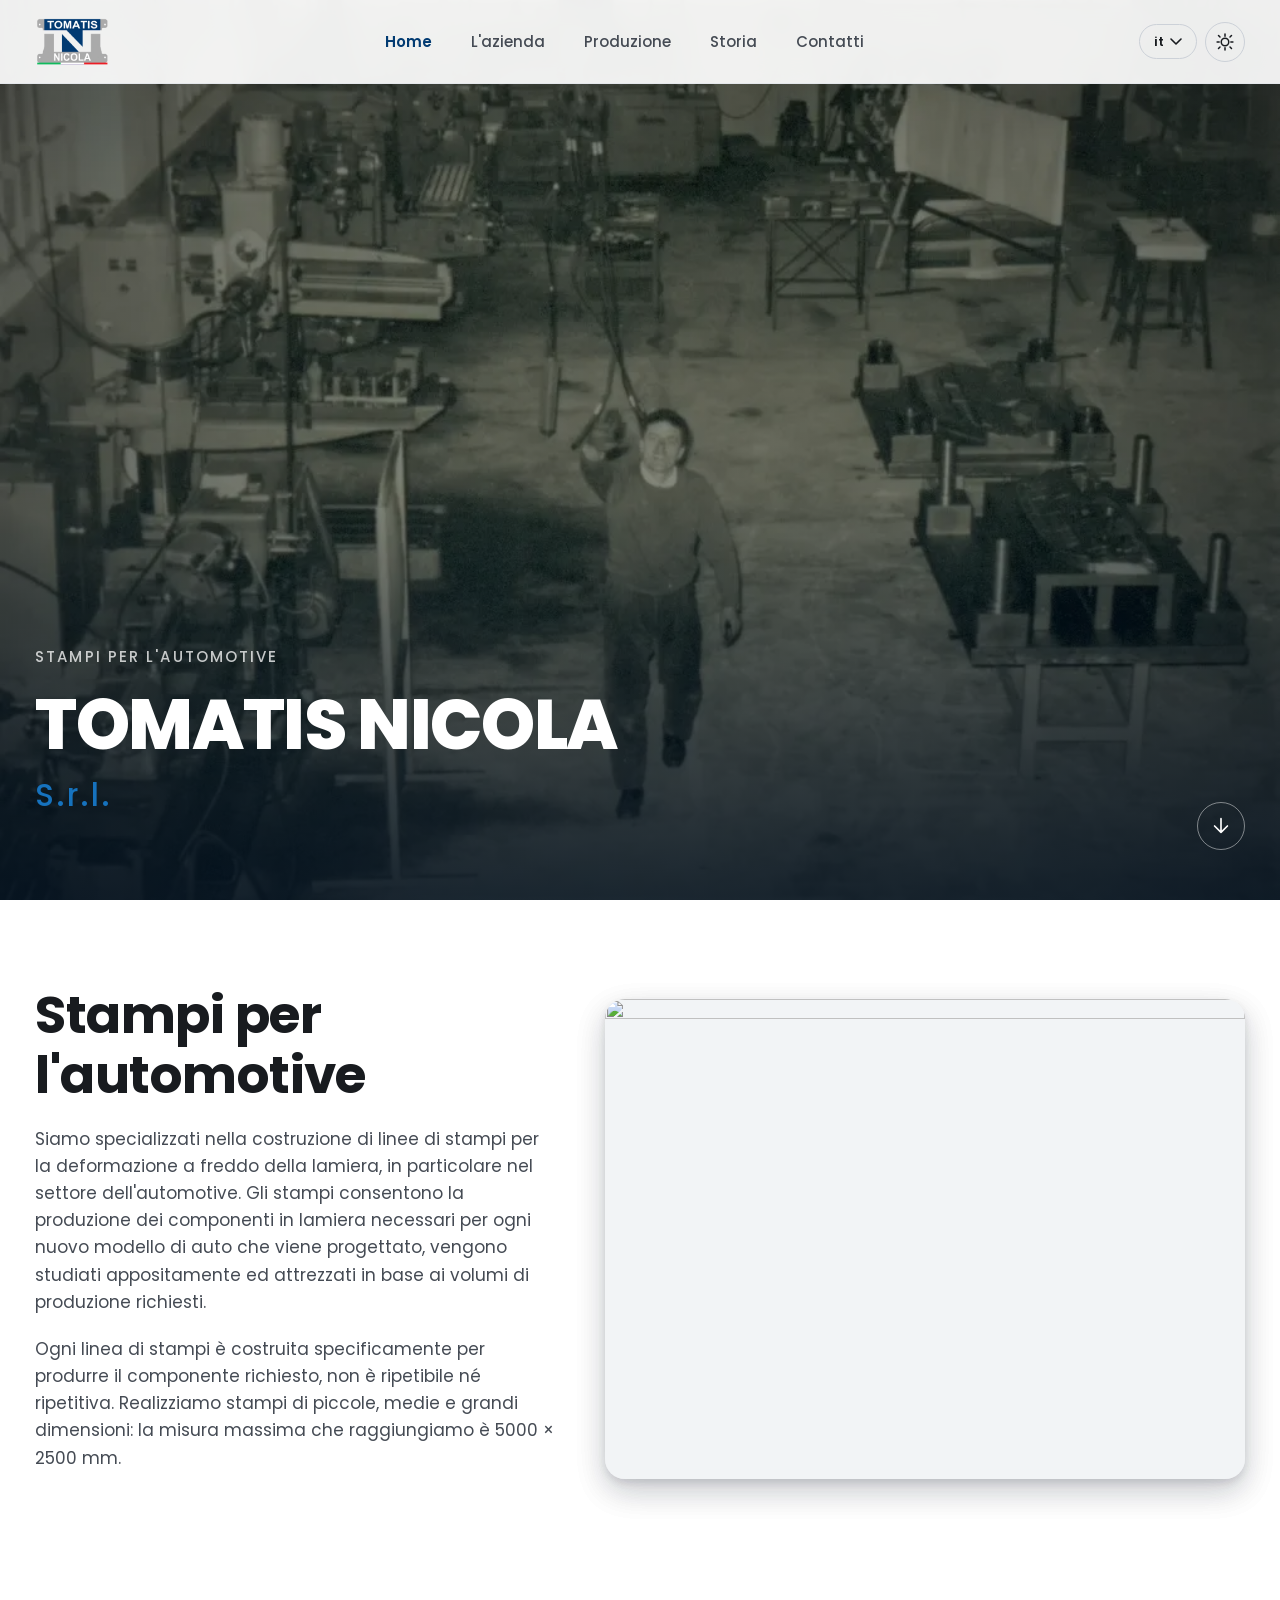
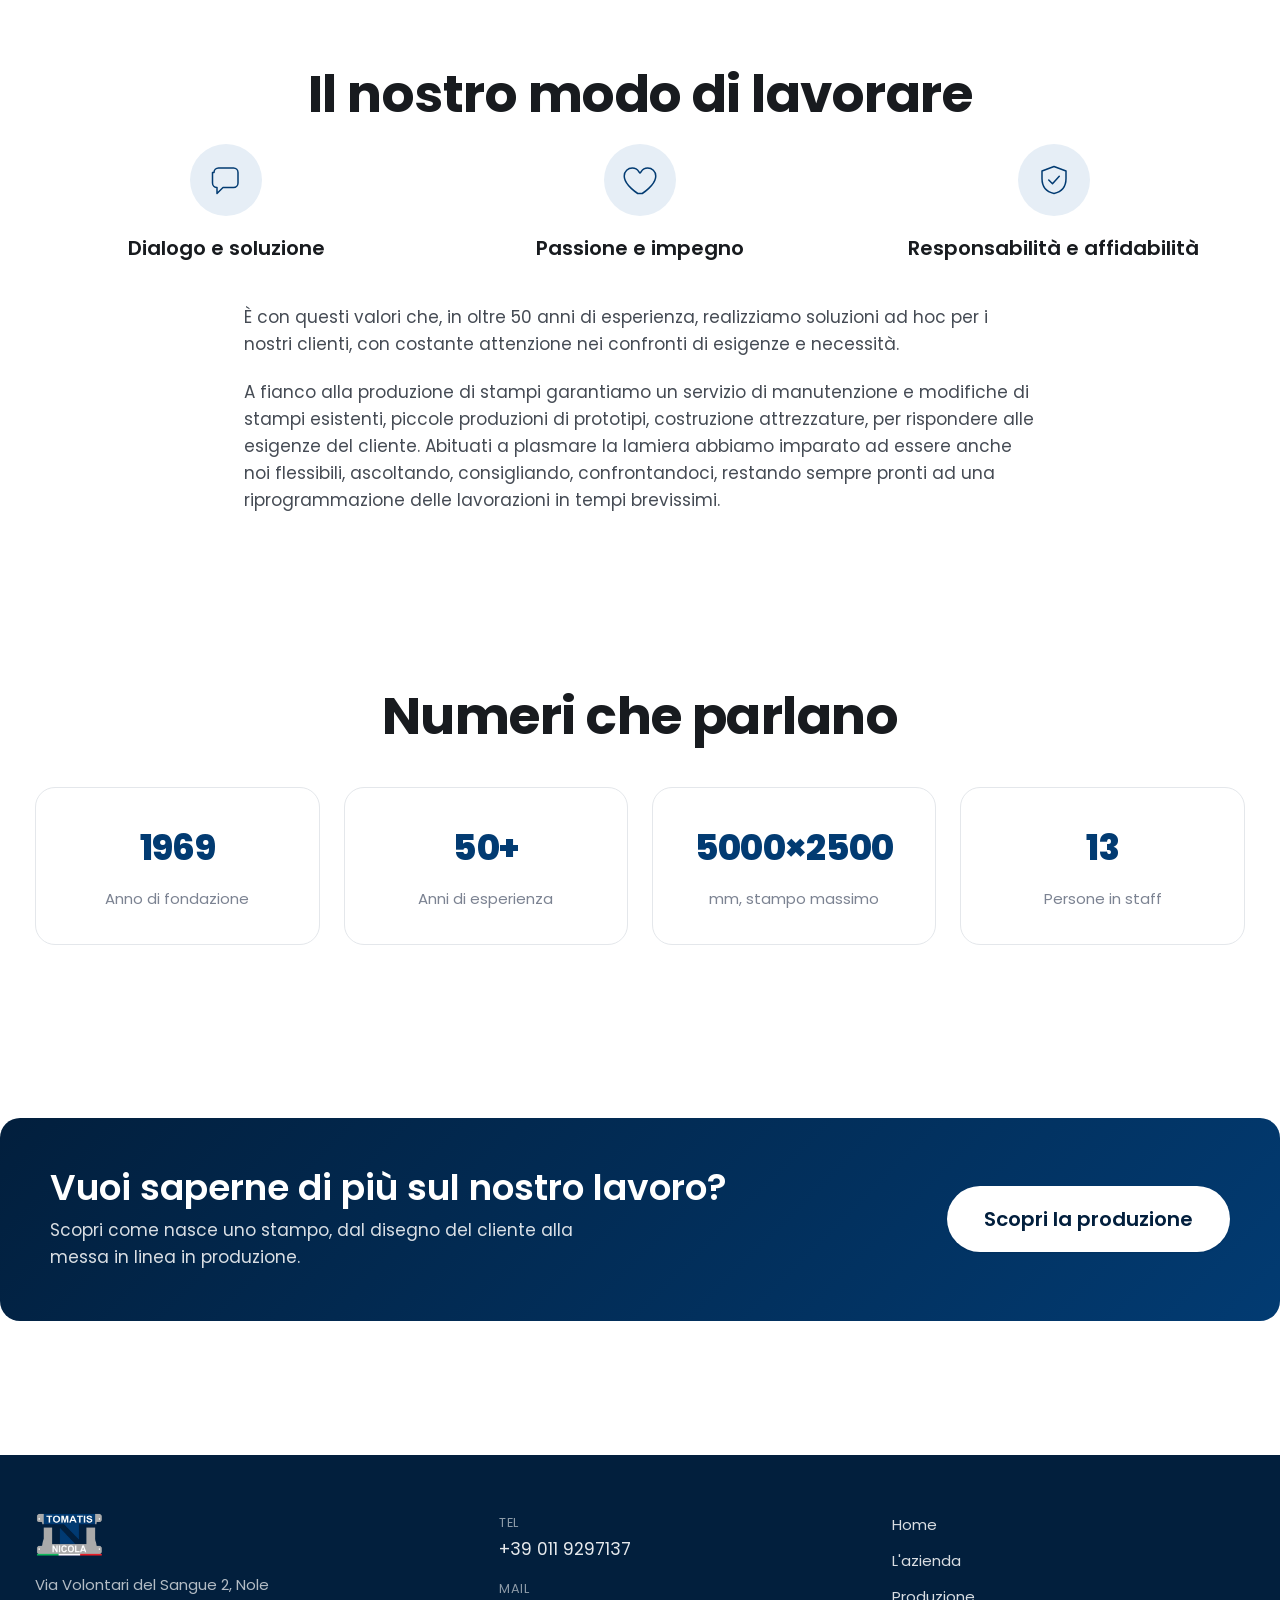
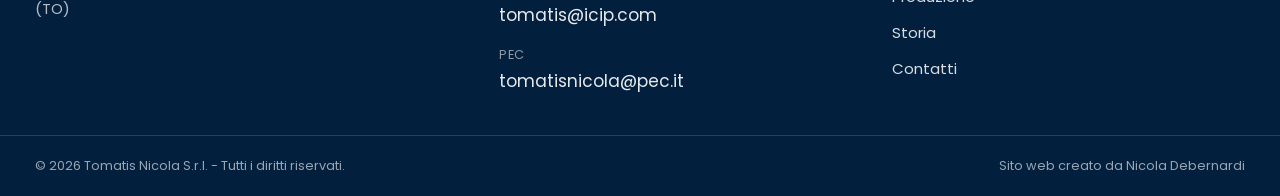
==== commit 962920f5: "Aggiornamento immagini storia e home" ====
--- a/index.html
+++ b/index.html
@@ -181,8 +181,8 @@
         </div>
         <div class="intro-grid__media">
           <picture>
-            <source srcset="./assets/img/home/stampo-intro.webp" type="image/webp">
-            <img src="./assets/img/home/stampo-intro.jpg" alt="" loading="lazy" width="640" height="480">
+            <source srcset="../assets/img/home/stampo-intro2.webp" type="image/webp">
+            <img src="../assets/img/home/stampo-intro2.jpg" alt="" loading="lazy" width="640" height="480">
           </picture>
         </div>
       </div>
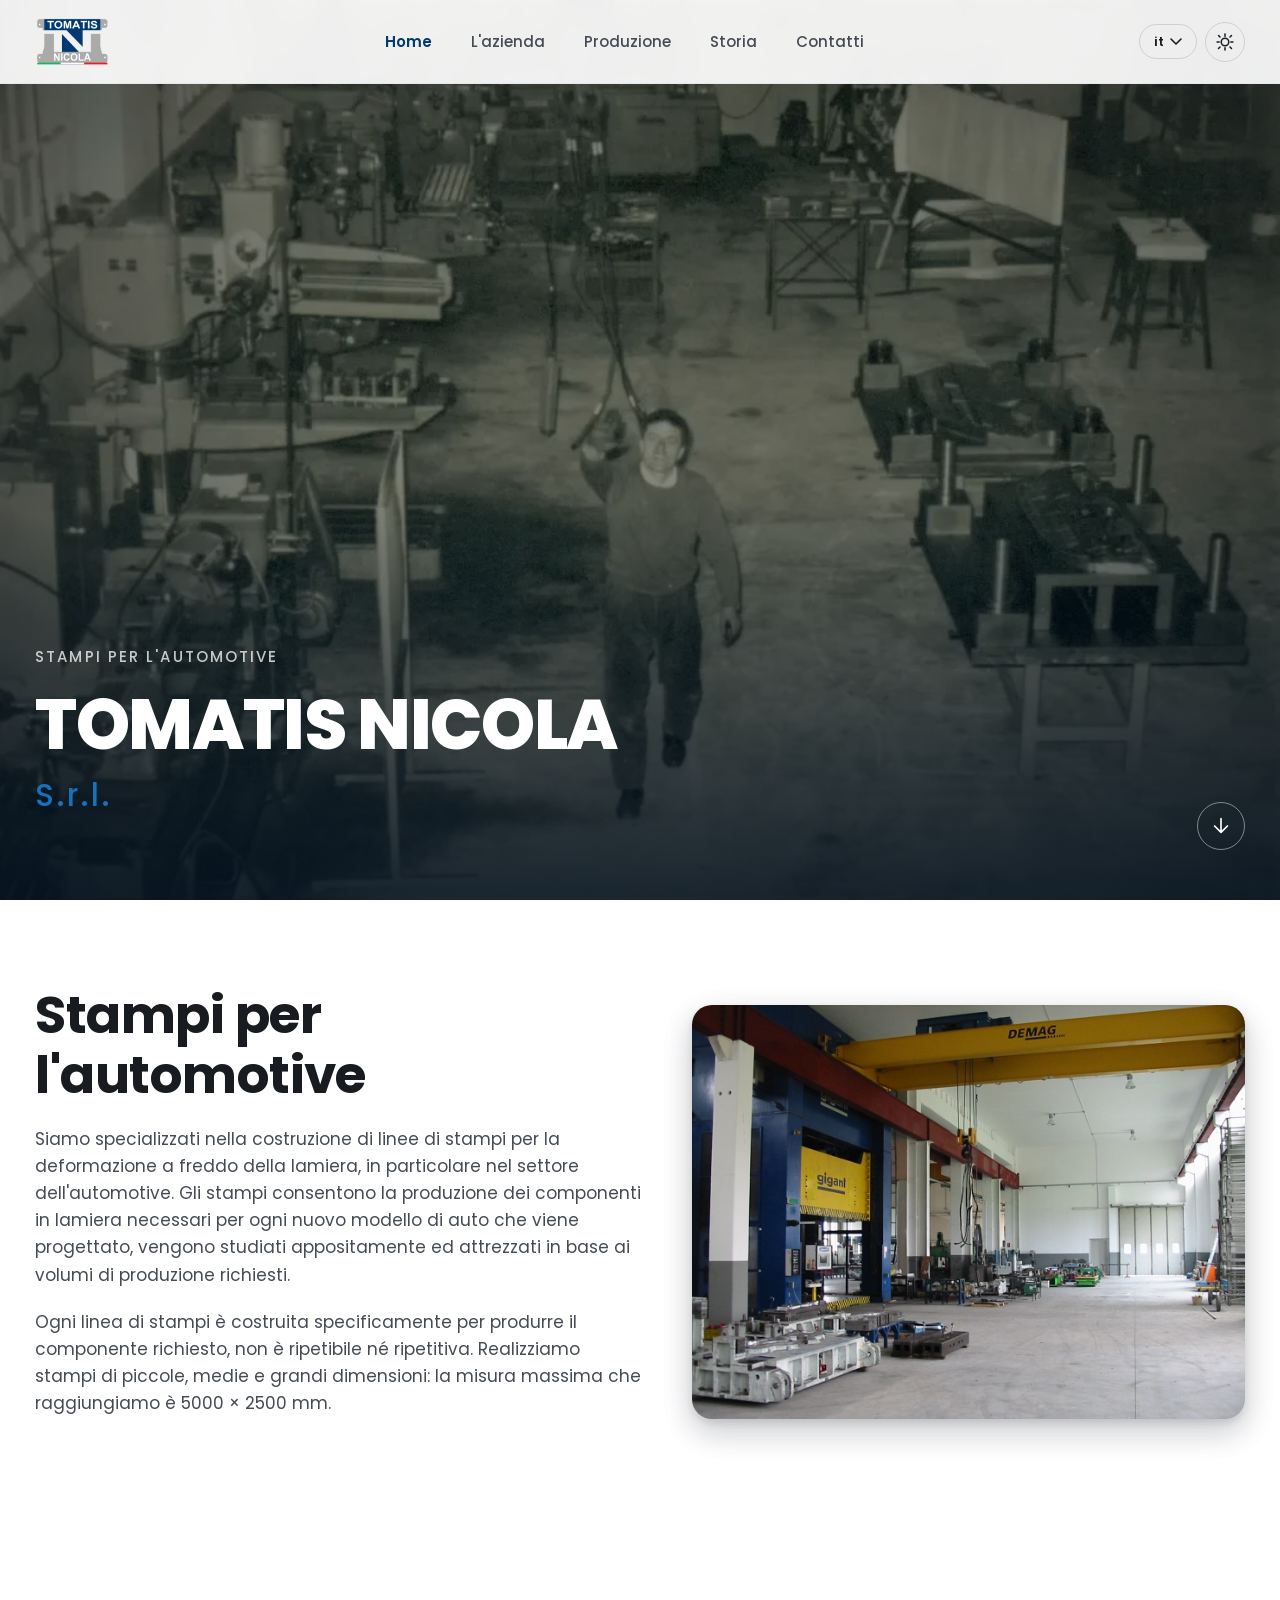
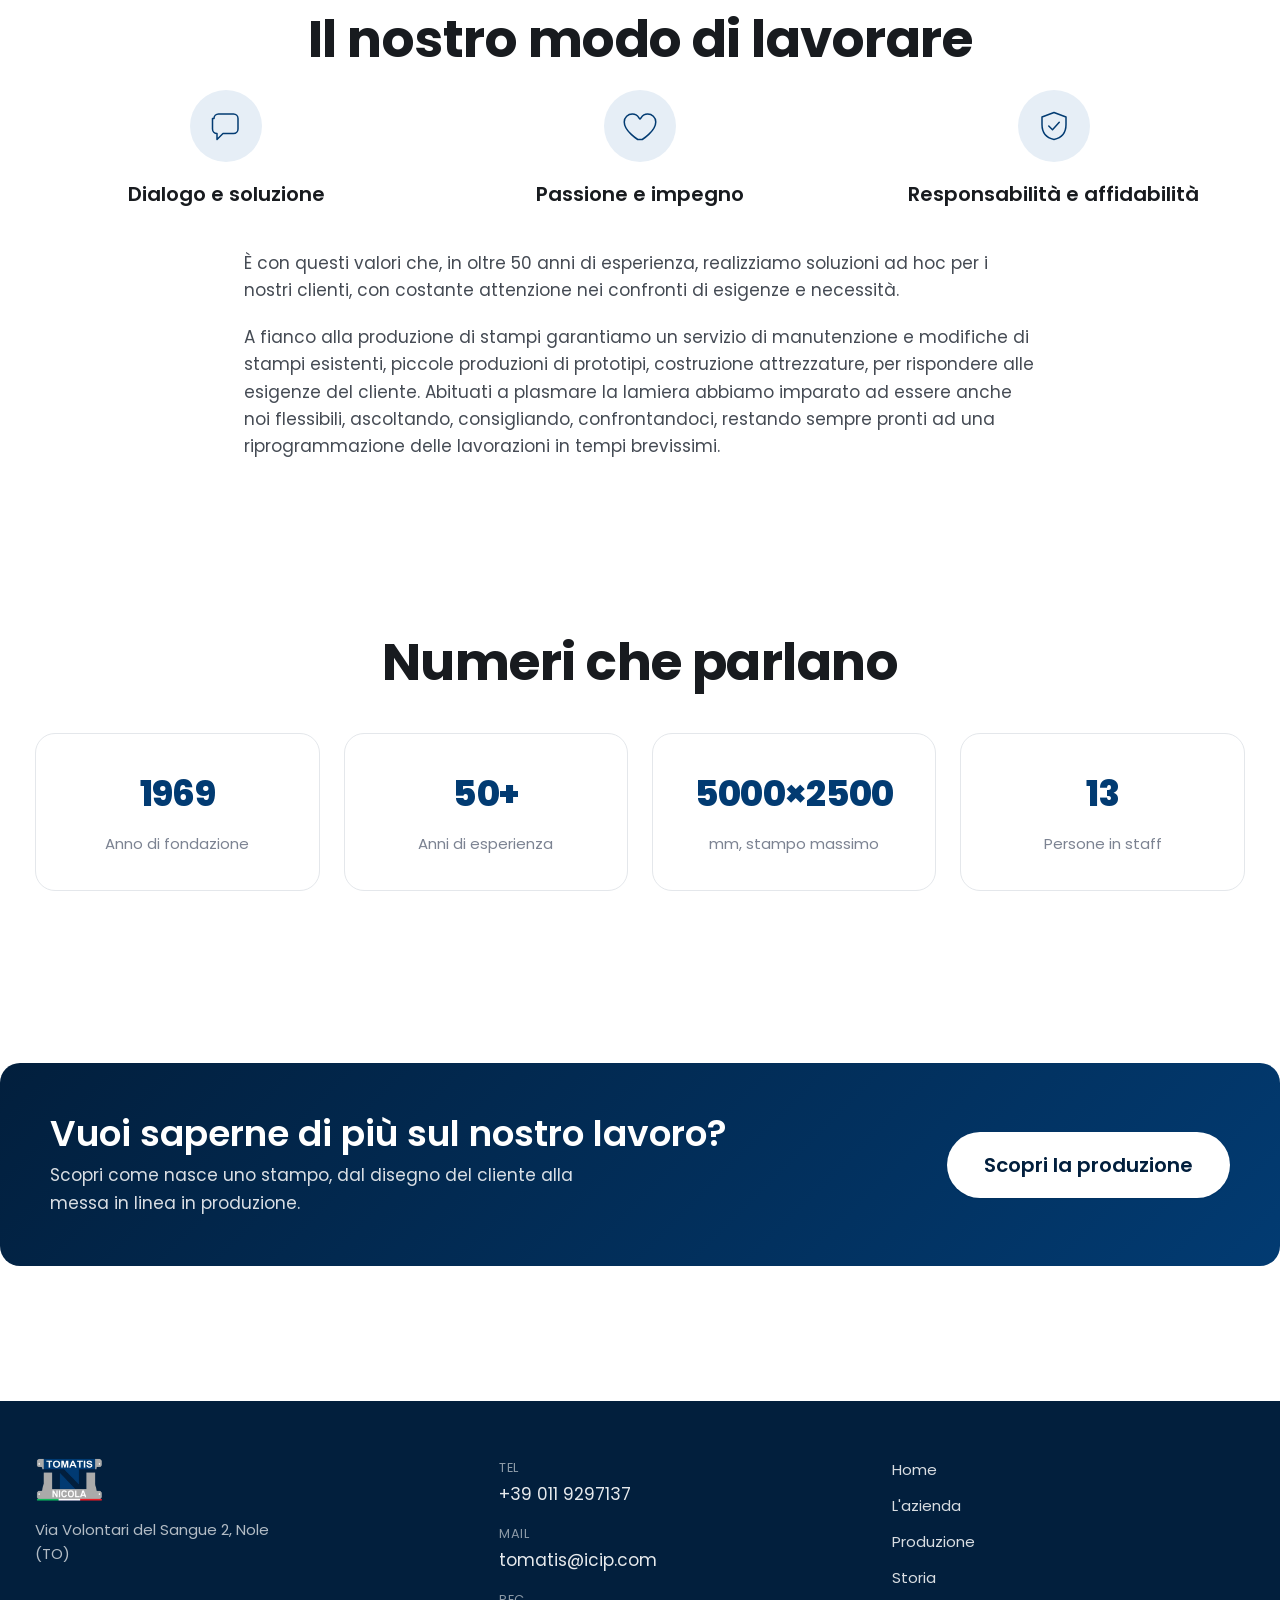
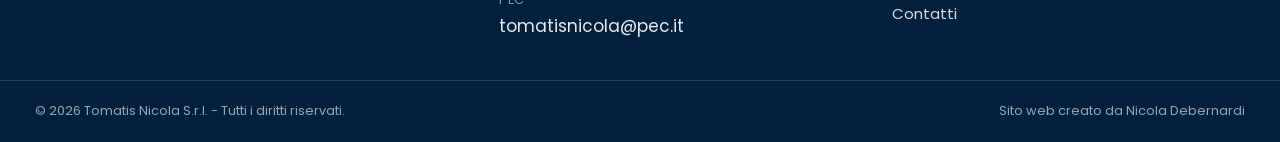
==== commit d6c0c062: "Stampo-intro2" ====
--- a/index.html
+++ b/index.html
@@ -181,8 +181,8 @@
         </div>
         <div class="intro-grid__media">
           <picture>
-            <source srcset="../assets/img/home/stampo-intro2.webp" type="image/webp">
-            <img src="../assets/img/home/stampo-intro2.jpg" alt="" loading="lazy" width="640" height="480">
+            <source srcset="../assets/img/home/Stampo-intro2.webp" type="image/webp">
+            <img src="../assets/img/home/Stampo-intro2.jpg" alt="" loading="lazy" width="640" height="480">
           </picture>
         </div>
       </div>
